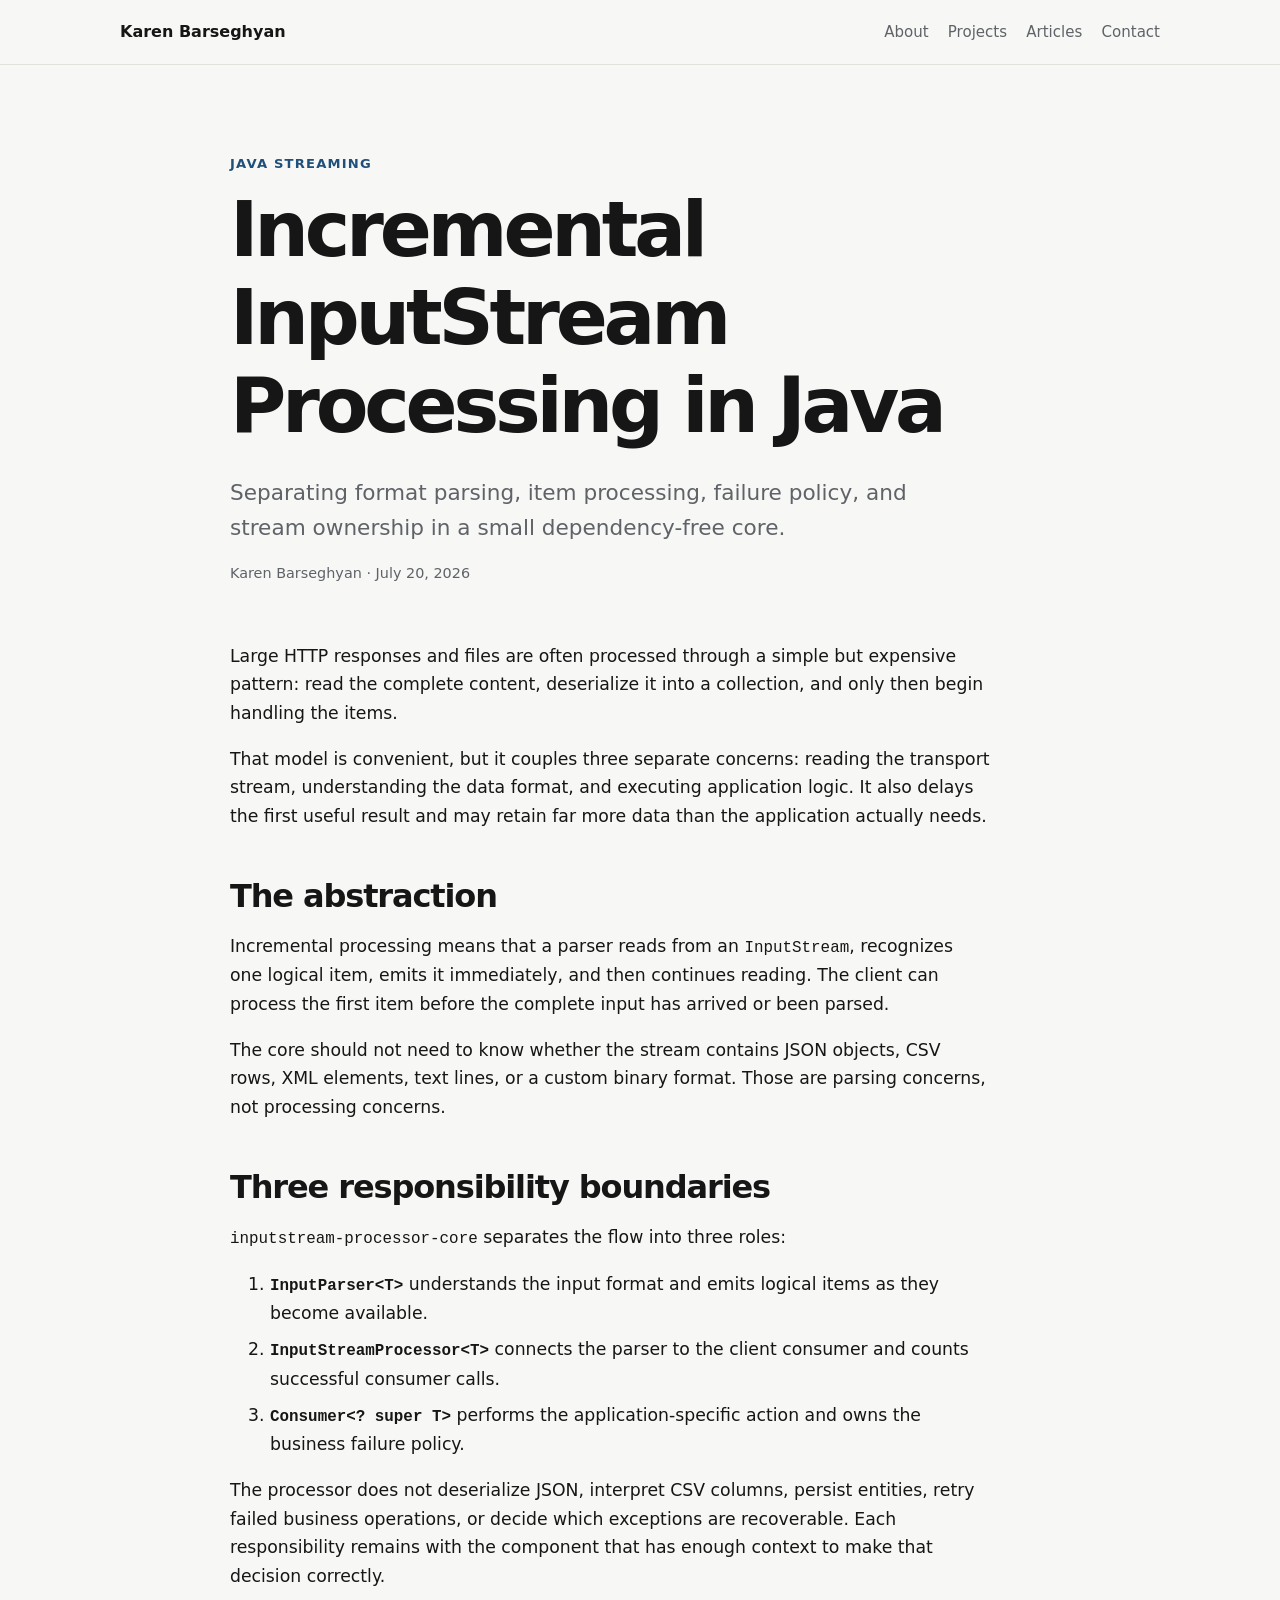
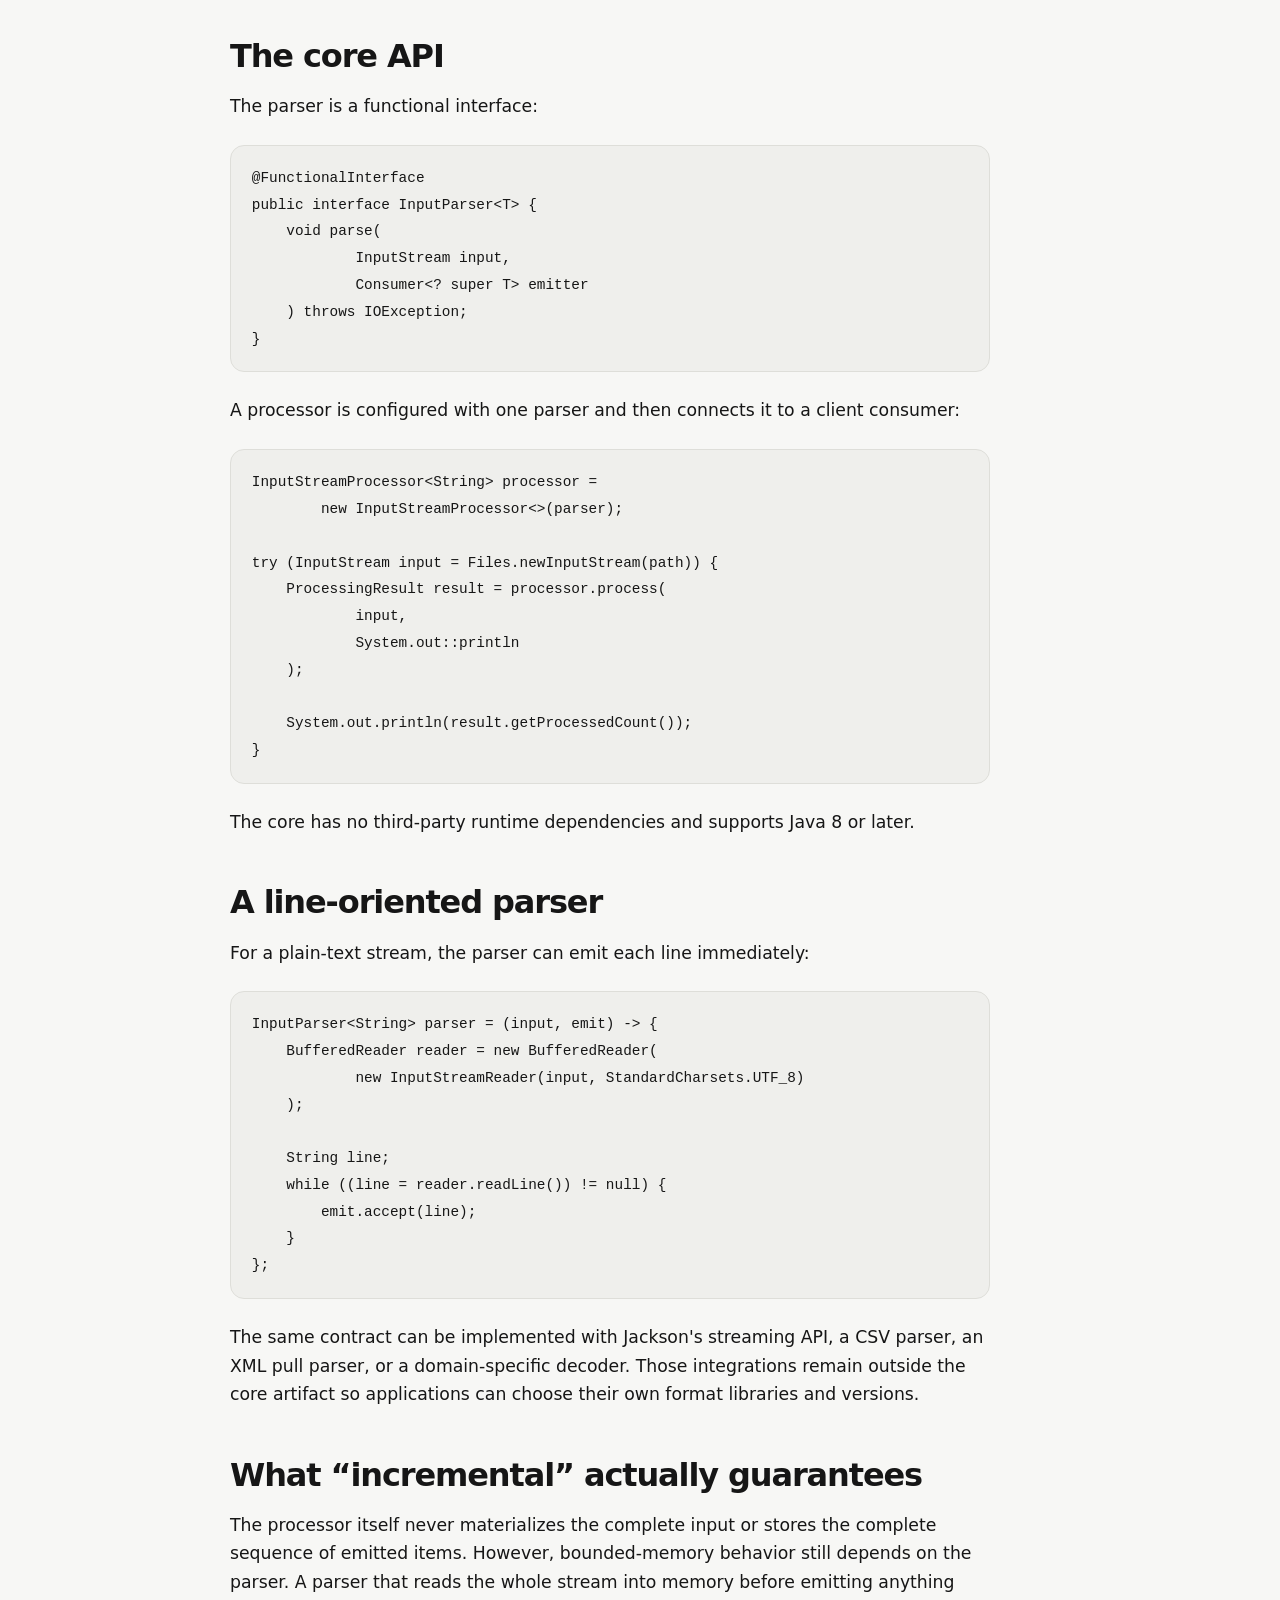
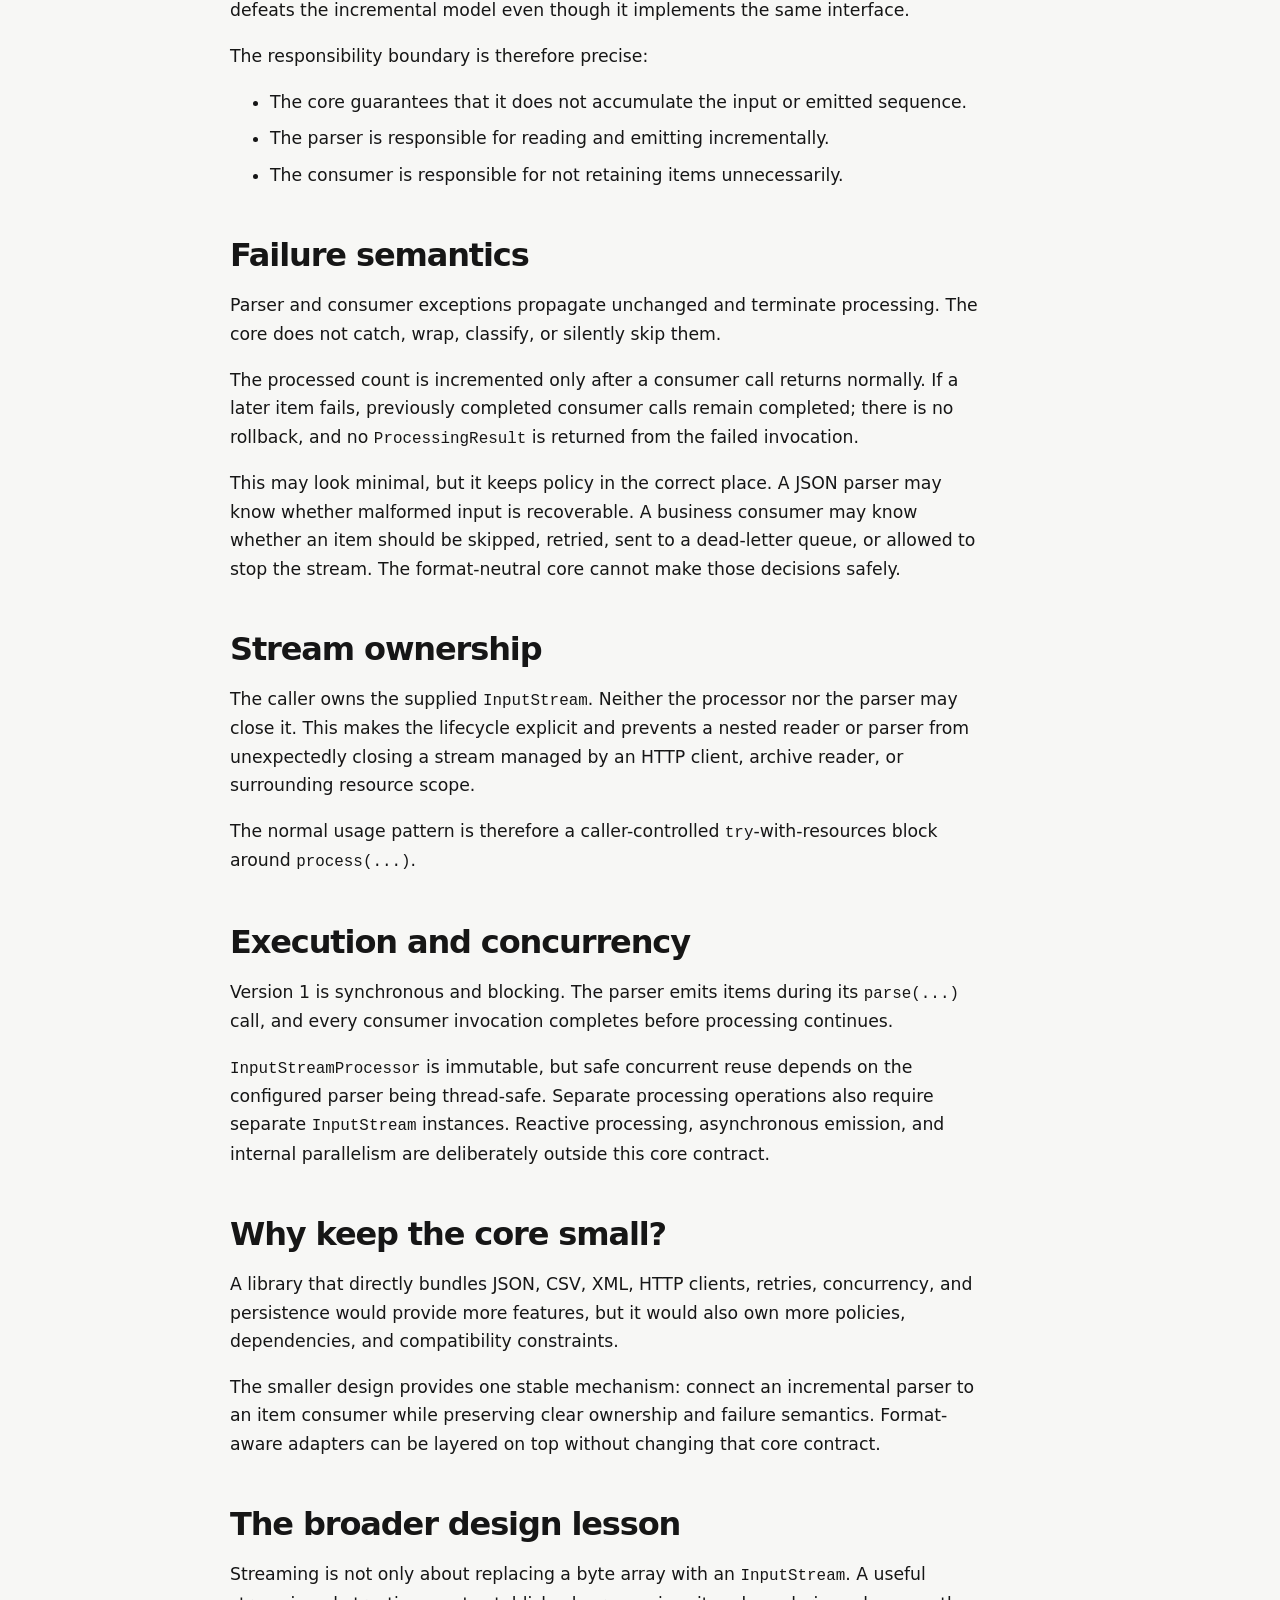
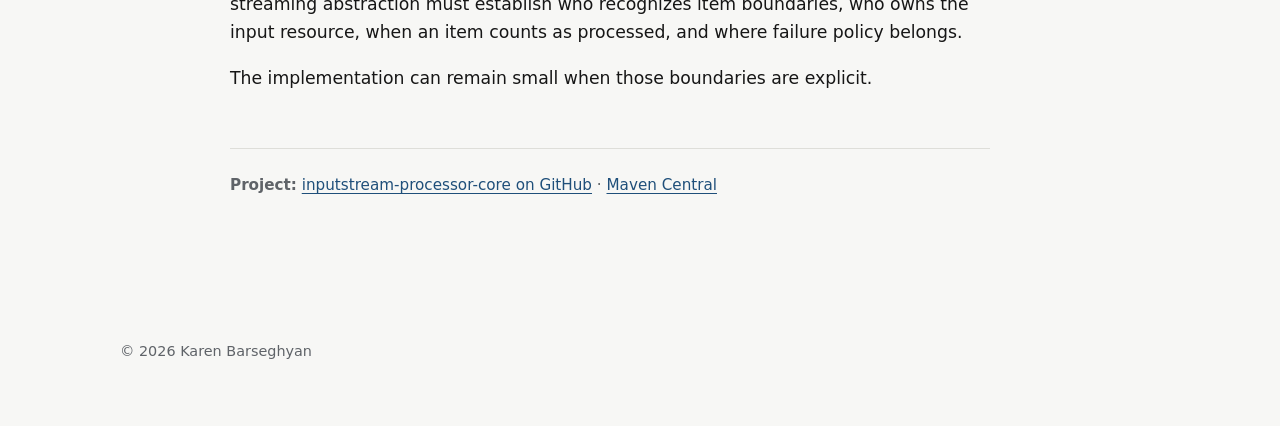
==== articles/incremental-inputstream-processing.html @ 2d25966d "Publish InputStream processing article" ====
<!doctype html>
<html lang="en">
<head>
  <meta charset="utf-8">
  <meta name="viewport" content="width=device-width, initial-scale=1">
  <title>Incremental InputStream Processing in Java — Karen Barseghyan</title>
  <meta name="description" content="How inputstream-processor-core separates format parsing, item consumption, failure policy, and stream ownership for incremental Java InputStream processing.">
  <meta name="author" content="Karen Barseghyan">
  <link rel="canonical" href="https://k-barseghyan.github.io/articles/incremental-inputstream-processing.html">
  <link rel="stylesheet" href="../styles.css">

  <meta property="og:type" content="article">
  <meta property="og:title" content="Incremental InputStream Processing in Java">
  <meta property="og:description" content="A small format-neutral Java core that separates parsing, consumption, failure policy, and stream ownership.">
  <meta property="og:url" content="https://k-barseghyan.github.io/articles/incremental-inputstream-processing.html">

  <script type="application/ld+json">
  {
    "@context": "https://schema.org",
    "@type": "TechArticle",
    "headline": "Incremental InputStream Processing in Java",
    "description": "How inputstream-processor-core separates format parsing, item consumption, failure policy, and stream ownership for incremental Java InputStream processing.",
    "datePublished": "2026-07-20",
    "dateModified": "2026-07-20",
    "author": {
      "@type": "Person",
      "name": "Karen Barseghyan",
      "url": "https://k-barseghyan.github.io/"
    },
    "mainEntityOfPage": "https://k-barseghyan.github.io/articles/incremental-inputstream-processing.html",
    "keywords": [
      "Java",
      "InputStream",
      "incremental processing",
      "streaming",
      "bounded memory",
      "parser design",
      "inputstream-processor-core"
    ]
  }
  </script>
</head>
<body>
  <header class="site-header">
    <nav class="container nav" aria-label="Primary navigation">
      <a class="brand" href="../index.html">Karen Barseghyan</a>
      <div class="nav-links">
        <a href="../index.html#about">About</a>
        <a href="../index.html#projects">Projects</a>
        <a href="../index.html#articles">Articles</a>
        <a href="../index.html#contact">Contact</a>
      </div>
    </nav>
  </header>

  <main>
    <article class="article-page container">
      <header class="article-header">
        <p class="eyebrow">Java streaming</p>
        <h1>Incremental InputStream Processing in Java</h1>
        <p class="article-subtitle">
          Separating format parsing, item processing, failure policy, and stream ownership in a small dependency-free core.
        </p>
        <p class="article-meta">Karen Barseghyan · July 20, 2026</p>
      </header>

      <div class="article-body">
        <p>
          Large HTTP responses and files are often processed through a simple but expensive pattern:
          read the complete content, deserialize it into a collection, and only then begin handling the items.
        </p>
        <p>
          That model is convenient, but it couples three separate concerns: reading the transport stream,
          understanding the data format, and executing application logic. It also delays the first useful result
          and may retain far more data than the application actually needs.
        </p>

        <h2>The abstraction</h2>
        <p>
          Incremental processing means that a parser reads from an <code>InputStream</code>, recognizes one logical item,
          emits it immediately, and then continues reading. The client can process the first item before the complete input
          has arrived or been parsed.
        </p>
        <p>
          The core should not need to know whether the stream contains JSON objects, CSV rows, XML elements, text lines,
          or a custom binary format. Those are parsing concerns, not processing concerns.
        </p>

        <h2>Three responsibility boundaries</h2>
        <p>
          <code>inputstream-processor-core</code> separates the flow into three roles:
        </p>
        <ol>
          <li>
            <strong><code>InputParser&lt;T&gt;</code></strong> understands the input format and emits logical items as they become available.
          </li>
          <li>
            <strong><code>InputStreamProcessor&lt;T&gt;</code></strong> connects the parser to the client consumer and counts successful consumer calls.
          </li>
          <li>
            <strong><code>Consumer&lt;? super T&gt;</code></strong> performs the application-specific action and owns the business failure policy.
          </li>
        </ol>
        <p>
          The processor does not deserialize JSON, interpret CSV columns, persist entities, retry failed business operations,
          or decide which exceptions are recoverable. Each responsibility remains with the component that has enough context
          to make that decision correctly.
        </p>

        <h2>The core API</h2>
        <p>
          The parser is a functional interface:
        </p>

        <pre><code>@FunctionalInterface
public interface InputParser&lt;T&gt; {
    void parse(
            InputStream input,
            Consumer&lt;? super T&gt; emitter
    ) throws IOException;
}</code></pre>

        <p>
          A processor is configured with one parser and then connects it to a client consumer:
        </p>

        <pre><code>InputStreamProcessor&lt;String&gt; processor =
        new InputStreamProcessor&lt;&gt;(parser);

try (InputStream input = Files.newInputStream(path)) {
    ProcessingResult result = processor.process(
            input,
            System.out::println
    );

    System.out.println(result.getProcessedCount());
}</code></pre>

        <p>
          The core has no third-party runtime dependencies and supports Java 8 or later.
        </p>

        <h2>A line-oriented parser</h2>
        <p>
          For a plain-text stream, the parser can emit each line immediately:
        </p>

        <pre><code>InputParser&lt;String&gt; parser = (input, emit) -&gt; {
    BufferedReader reader = new BufferedReader(
            new InputStreamReader(input, StandardCharsets.UTF_8)
    );

    String line;
    while ((line = reader.readLine()) != null) {
        emit.accept(line);
    }
};</code></pre>

        <p>
          The same contract can be implemented with Jackson's streaming API, a CSV parser, an XML pull parser,
          or a domain-specific decoder. Those integrations remain outside the core artifact so applications can
          choose their own format libraries and versions.
        </p>

        <h2>What “incremental” actually guarantees</h2>
        <p>
          The processor itself never materializes the complete input or stores the complete sequence of emitted items.
          However, bounded-memory behavior still depends on the parser. A parser that reads the whole stream into memory
          before emitting anything defeats the incremental model even though it implements the same interface.
        </p>
        <p>
          The responsibility boundary is therefore precise:
        </p>
        <ul>
          <li>The core guarantees that it does not accumulate the input or emitted sequence.</li>
          <li>The parser is responsible for reading and emitting incrementally.</li>
          <li>The consumer is responsible for not retaining items unnecessarily.</li>
        </ul>

        <h2>Failure semantics</h2>
        <p>
          Parser and consumer exceptions propagate unchanged and terminate processing. The core does not catch, wrap,
          classify, or silently skip them.
        </p>
        <p>
          The processed count is incremented only after a consumer call returns normally. If a later item fails,
          previously completed consumer calls remain completed; there is no rollback, and no <code>ProcessingResult</code>
          is returned from the failed invocation.
        </p>
        <p>
          This may look minimal, but it keeps policy in the correct place. A JSON parser may know whether malformed input
          is recoverable. A business consumer may know whether an item should be skipped, retried, sent to a dead-letter queue,
          or allowed to stop the stream. The format-neutral core cannot make those decisions safely.
        </p>

        <h2>Stream ownership</h2>
        <p>
          The caller owns the supplied <code>InputStream</code>. Neither the processor nor the parser may close it.
          This makes the lifecycle explicit and prevents a nested reader or parser from unexpectedly closing a stream
          managed by an HTTP client, archive reader, or surrounding resource scope.
        </p>
        <p>
          The normal usage pattern is therefore a caller-controlled <code>try</code>-with-resources block around
          <code>process(...)</code>.
        </p>

        <h2>Execution and concurrency</h2>
        <p>
          Version 1 is synchronous and blocking. The parser emits items during its <code>parse(...)</code> call,
          and every consumer invocation completes before processing continues.
        </p>
        <p>
          <code>InputStreamProcessor</code> is immutable, but safe concurrent reuse depends on the configured parser
          being thread-safe. Separate processing operations also require separate <code>InputStream</code> instances.
          Reactive processing, asynchronous emission, and internal parallelism are deliberately outside this core contract.
        </p>

        <h2>Why keep the core small?</h2>
        <p>
          A library that directly bundles JSON, CSV, XML, HTTP clients, retries, concurrency, and persistence would provide
          more features, but it would also own more policies, dependencies, and compatibility constraints.
        </p>
        <p>
          The smaller design provides one stable mechanism: connect an incremental parser to an item consumer while preserving
          clear ownership and failure semantics. Format-aware adapters can be layered on top without changing that core contract.
        </p>

        <h2>The broader design lesson</h2>
        <p>
          Streaming is not only about replacing a byte array with an <code>InputStream</code>. A useful streaming abstraction
          must establish who recognizes item boundaries, who owns the input resource, when an item counts as processed,
          and where failure policy belongs.
        </p>
        <p>
          The implementation can remain small when those boundaries are explicit.
        </p>

        <p class="article-reference">
          <strong>Project:</strong>
          <a href="https://github.com/j-util/inputstream-processor-core">inputstream-processor-core on GitHub</a> ·
          <a href="https://central.sonatype.com/artifact/io.github.j-util/inputstream-processor-core">Maven Central</a>
        </p>
      </div>
    </article>
  </main>

  <footer class="container footer">
    <p>© <span id="year"></span> Karen Barseghyan</p>
  </footer>

  <script>
    document.getElementById("year").textContent = new Date().getFullYear();
  </script>
</body>
</html>
---- styles.css ----
:root {
  --background: #f7f7f5;
  --surface: #ffffff;
  --text: #161616;
  --muted: #5f6368;
  --border: #deded9;
  --accent: #1f4f7a;
  --max-width: 1040px;
}

* {
  box-sizing: border-box;
}

html {
  scroll-behavior: smooth;
}

body {
  margin: 0;
  background: var(--background);
  color: var(--text);
  font-family: Inter, ui-sans-serif, system-ui, -apple-system, BlinkMacSystemFont,
    "Segoe UI", sans-serif;
  line-height: 1.65;
}

a {
  color: var(--accent);
  text-decoration-thickness: 1px;
  text-underline-offset: 3px;
}

.container {
  width: min(calc(100% - 2rem), var(--max-width));
  margin-inline: auto;
}

.site-header {
  position: sticky;
  top: 0;
  z-index: 10;
  border-bottom: 1px solid rgba(222, 222, 217, 0.85);
  background: rgba(247, 247, 245, 0.92);
  backdrop-filter: blur(12px);
}

.nav {
  display: flex;
  min-height: 64px;
  align-items: center;
  justify-content: space-between;
  gap: 1rem;
}

.brand {
  color: var(--text);
  font-weight: 700;
  text-decoration: none;
}

.nav-links {
  display: flex;
  flex-wrap: wrap;
  gap: 1.2rem;
}

.nav-links a {
  color: var(--muted);
  font-size: 0.94rem;
  text-decoration: none;
}

.hero {
  padding-block: 7rem 5rem;
}

.eyebrow {
  margin: 0 0 0.7rem;
  color: var(--accent);
  font-size: 0.82rem;
  font-weight: 750;
  letter-spacing: 0.09em;
  text-transform: uppercase;
}

h1,
h2,
h3 {
  line-height: 1.15;
}

h1 {
  max-width: 900px;
  margin: 0;
  font-size: clamp(2.5rem, 7vw, 5.6rem);
  letter-spacing: -0.055em;
}

h2 {
  margin: 0 0 1.4rem;
  font-size: clamp(1.8rem, 4vw, 2.7rem);
  letter-spacing: -0.035em;
}

h3 {
  margin: 0 0 0.8rem;
  font-size: 1.25rem;
}

.lead {
  max-width: 760px;
  margin: 2rem 0 0;
  color: var(--muted);
  font-size: clamp(1.08rem, 2vw, 1.3rem);
}

.actions {
  display: flex;
  flex-wrap: wrap;
  gap: 0.75rem;
  margin-top: 2.25rem;
}

.button {
  display: inline-block;
  border: 1px solid var(--border);
  border-radius: 999px;
  padding: 0.67rem 1rem;
  background: var(--surface);
  color: var(--text);
  font-weight: 650;
  text-decoration: none;
}

.button.primary {
  border-color: var(--accent);
  background: var(--accent);
  color: white;
}

.section {
  padding-block: 4.5rem;
  border-top: 1px solid var(--border);
}

.section > p {
  max-width: 780px;
  color: var(--muted);
  font-size: 1.05rem;
}

.grid {
  display: grid;
  grid-template-columns: repeat(2, minmax(0, 1fr));
  gap: 1rem;
}

.card {
  min-height: 230px;
  padding: 1.5rem;
  border: 1px solid var(--border);
  border-radius: 18px;
  background: var(--surface);
}

.card p {
  color: var(--muted);
}

.card-links {
  display: flex;
  gap: 1rem;
  margin-top: 1.2rem;
  font-weight: 650;
}

.article-list {
  max-width: 780px;
  padding-left: 1.25rem;
}

.article-list li {
  margin-bottom: 0.65rem;
}

.writing-card {
  max-width: 780px;
  margin-top: 2rem;
  padding: 1.6rem;
  border: 1px solid var(--border);
  border-radius: 18px;
  background: var(--surface);
}

.writing-card h3 a {
  color: var(--text);
  text-decoration: none;
}

.writing-card p:not(.article-meta) {
  color: var(--muted);
}

.article-meta {
  margin: 0 0 0.65rem;
  color: var(--muted);
  font-size: 0.9rem;
}

.read-more {
  font-weight: 700;
}

.article-page {
  width: min(calc(100% - 2rem), 820px);
  padding-block: 5.5rem;
}

.article-header {
  margin-bottom: 3.5rem;
}

.article-header h1 {
  max-width: 780px;
  font-size: clamp(2.6rem, 7vw, 4.8rem);
}

.article-subtitle {
  max-width: 720px;
  margin: 1.5rem 0 1rem;
  color: var(--muted);
  font-size: clamp(1.1rem, 2.5vw, 1.35rem);
}

.article-body {
  font-size: 1.08rem;
}

.article-body h2 {
  margin-top: 3rem;
  margin-bottom: 1rem;
  font-size: clamp(1.55rem, 3vw, 2rem);
}

.article-body p,
.article-body ul,
.article-body ol {
  max-width: 760px;
}

.article-body li {
  margin-bottom: 0.5rem;
}

.article-reference {
  margin-top: 3.5rem;
  padding-top: 1.5rem;
  border-top: 1px solid var(--border);
  color: var(--muted);
  font-size: 0.95rem;
}

.article-origin {
  margin-top: 2rem;
  font-weight: 700;
}

.contact {
  padding-bottom: 5rem;
}

.footer {
  padding-block: 1.5rem 3rem;
  color: var(--muted);
  font-size: 0.9rem;
}

code {
  font-family: "SFMono-Regular", Consolas, "Liberation Mono", monospace;
  font-size: 0.92em;
}

pre {
  max-width: 760px;
  overflow-x: auto;
  margin: 1.5rem 0;
  padding: 1.2rem 1.3rem;
  border: 1px solid var(--border);
  border-radius: 14px;
  background: #efefec;
  line-height: 1.55;
}

pre code {
  font-size: 0.9rem;
}

@media (max-width: 720px) {
  .nav {
    align-items: flex-start;
    flex-direction: column;
    padding-block: 0.8rem;
  }

  .nav-links {
    gap: 0.85rem;
  }

  .hero {
    padding-block: 4.5rem 3.5rem;
  }

  .grid {
    grid-template-columns: 1fr;
  }

  .article-page {
    padding-block: 3.5rem;
  }
}
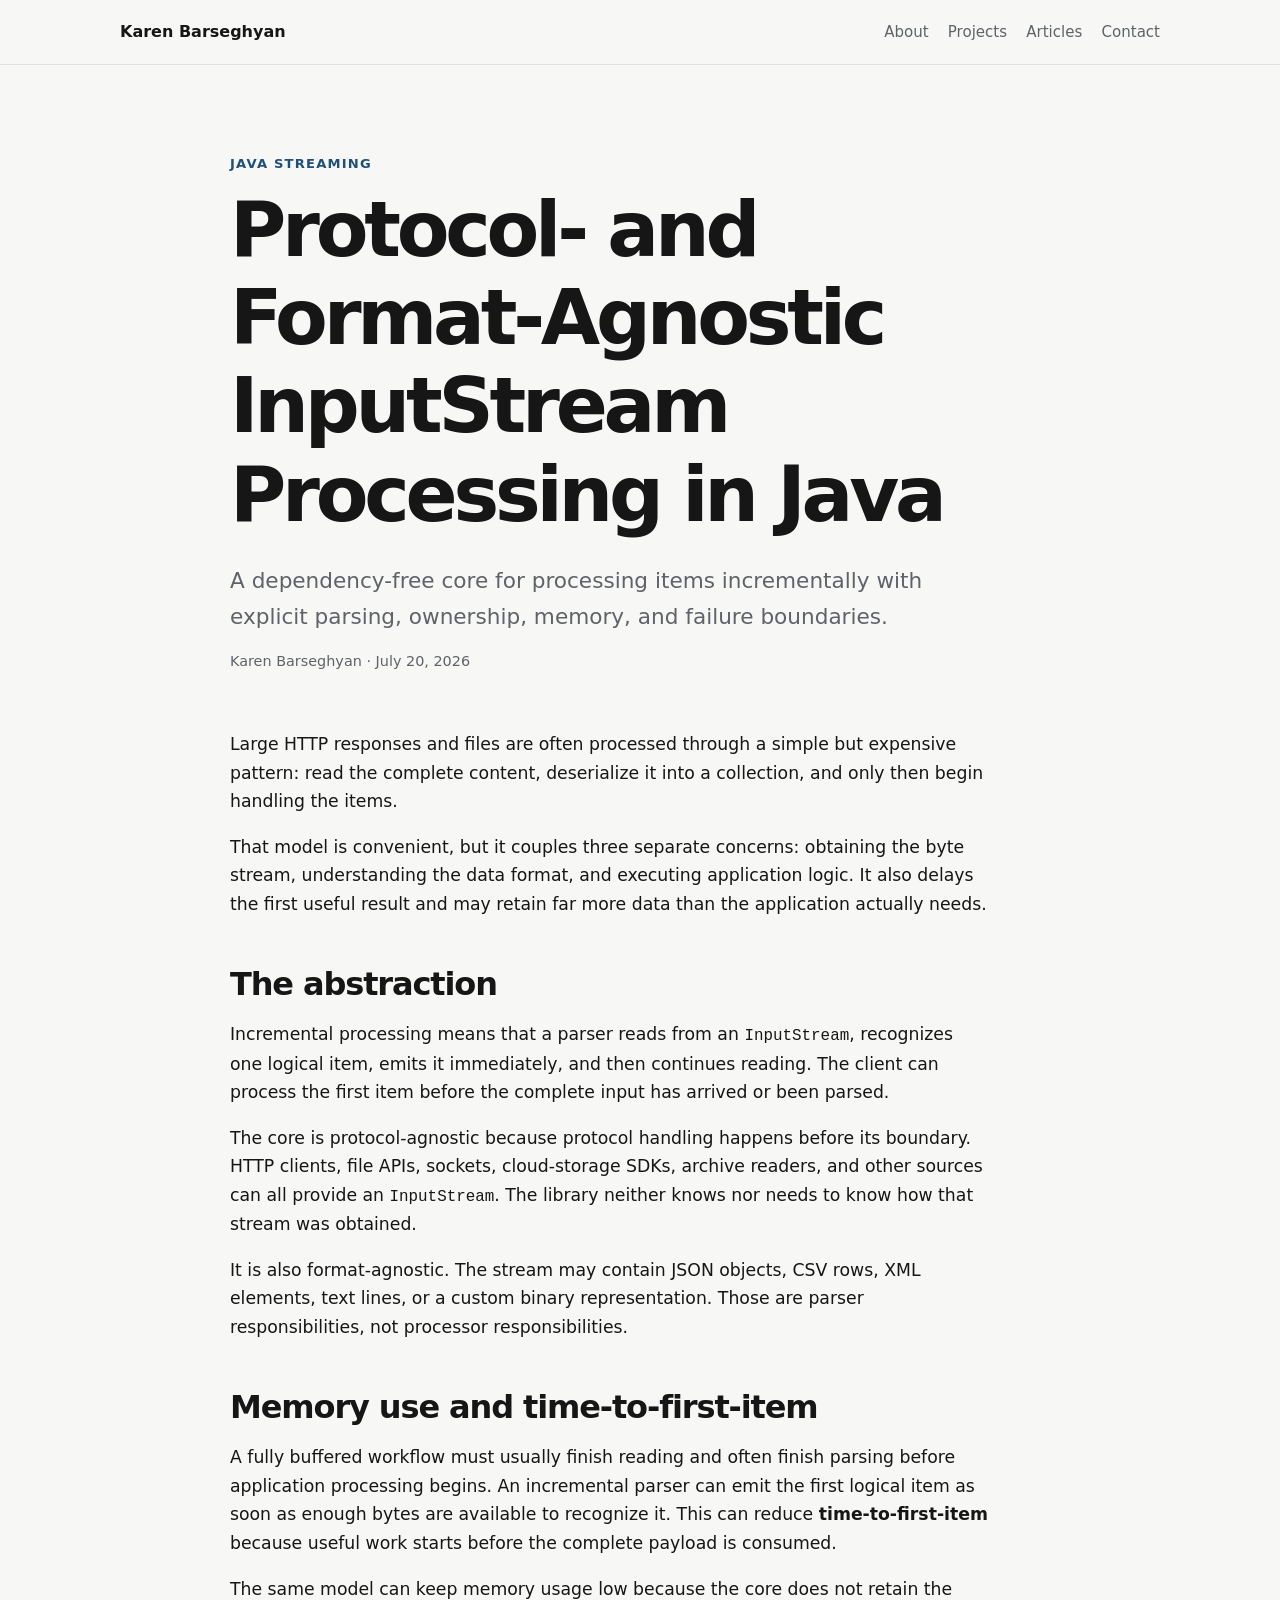
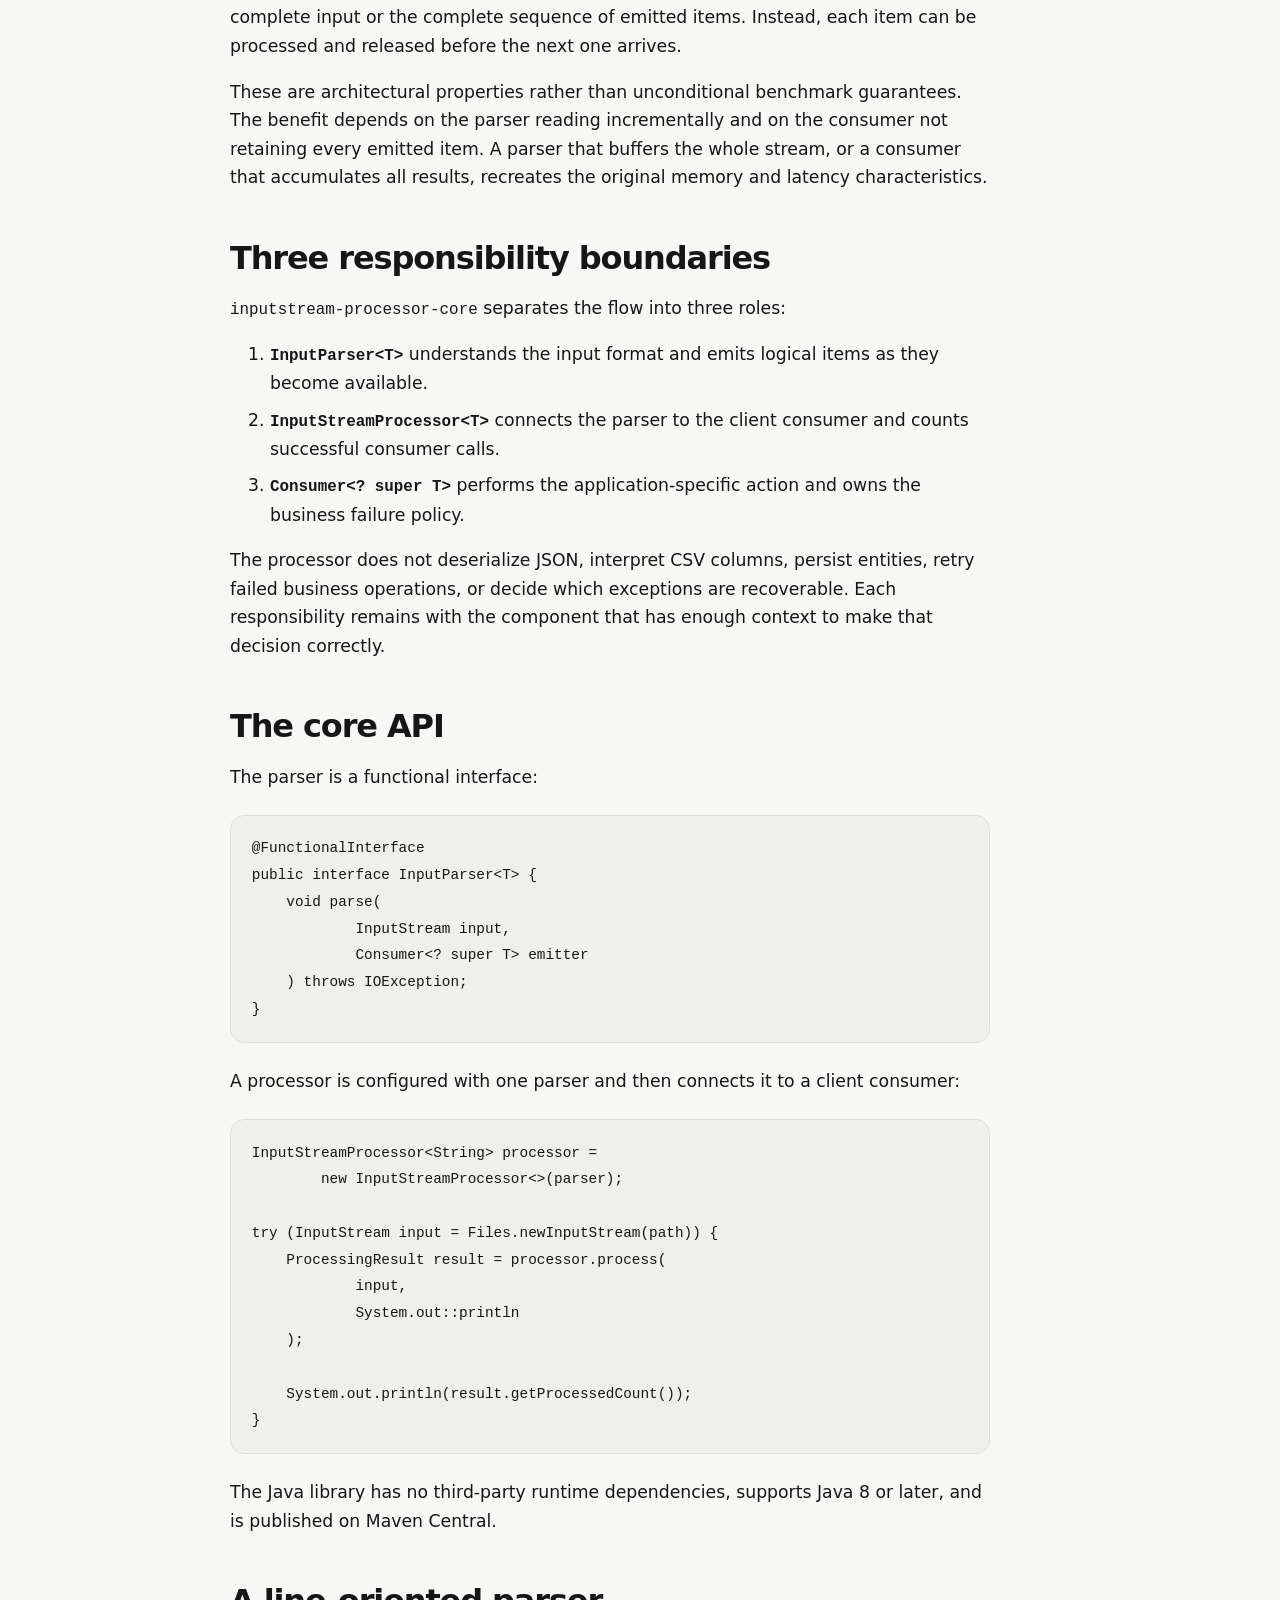
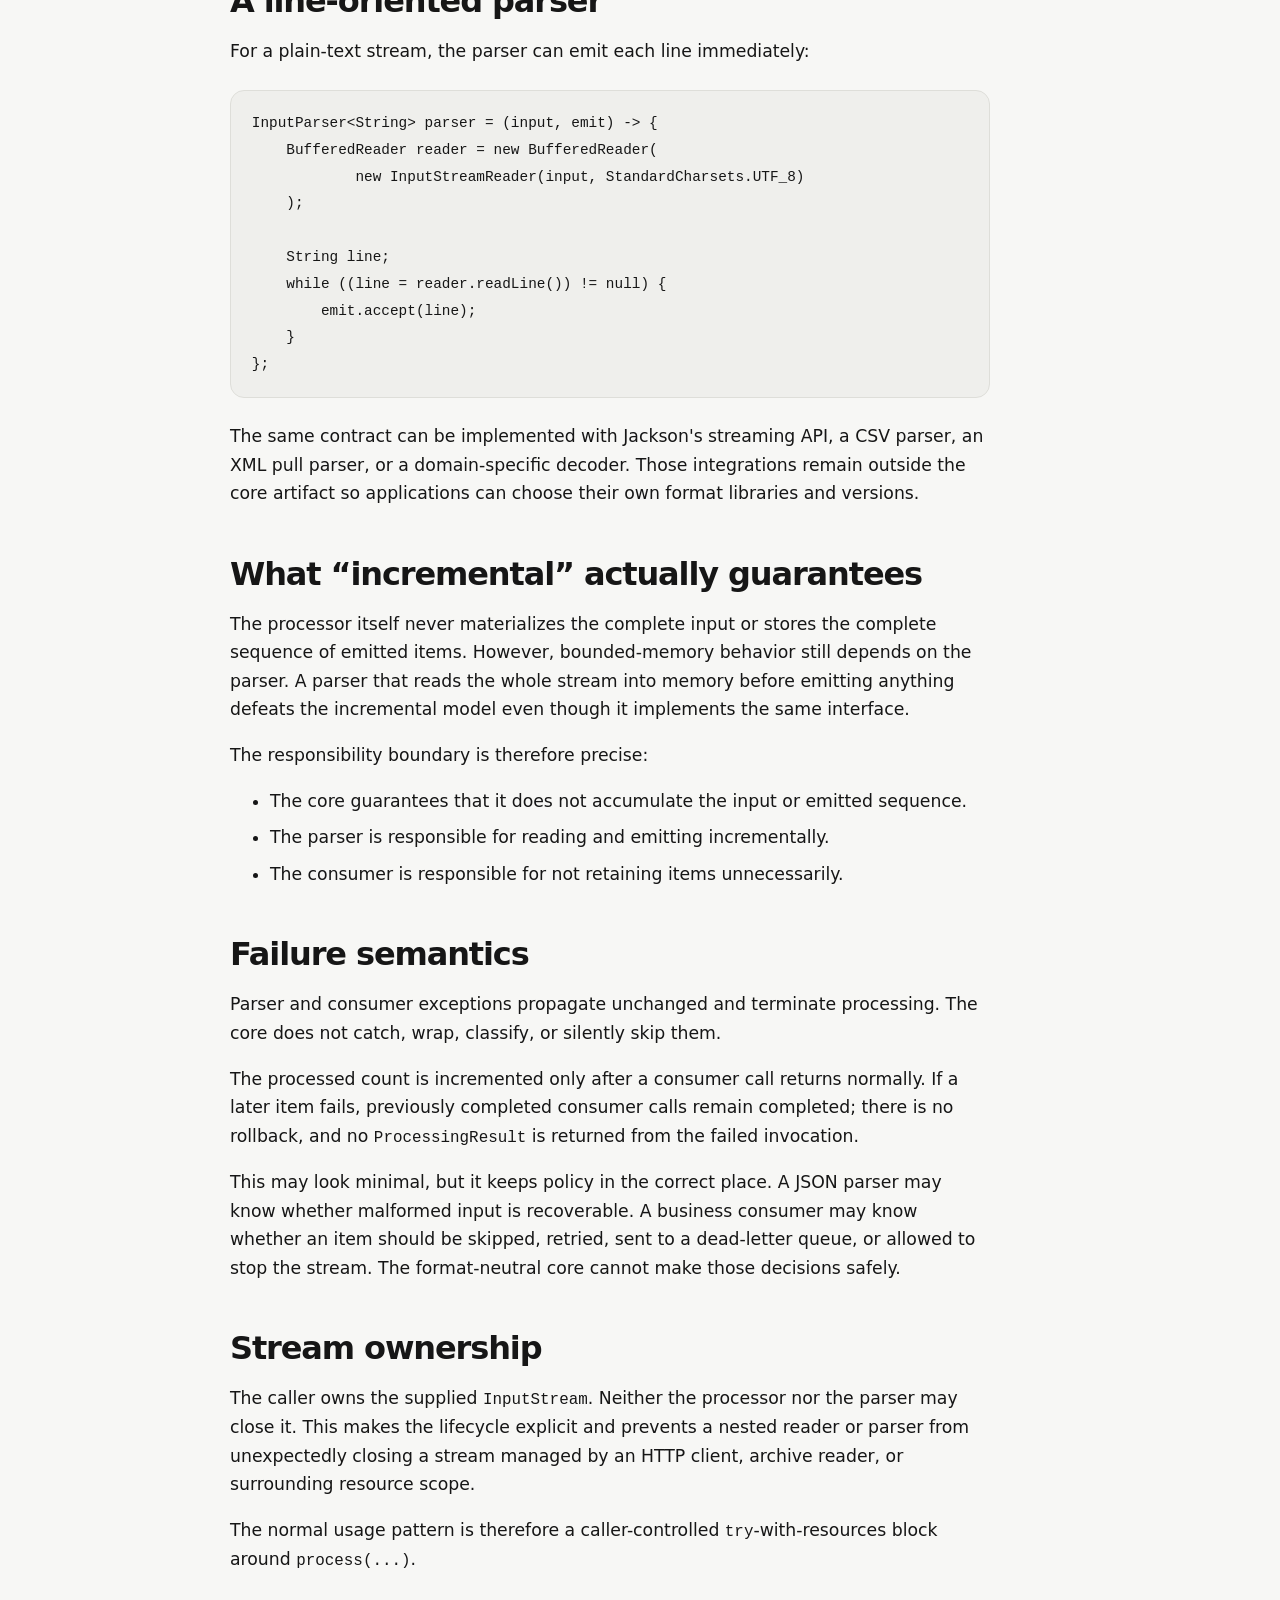
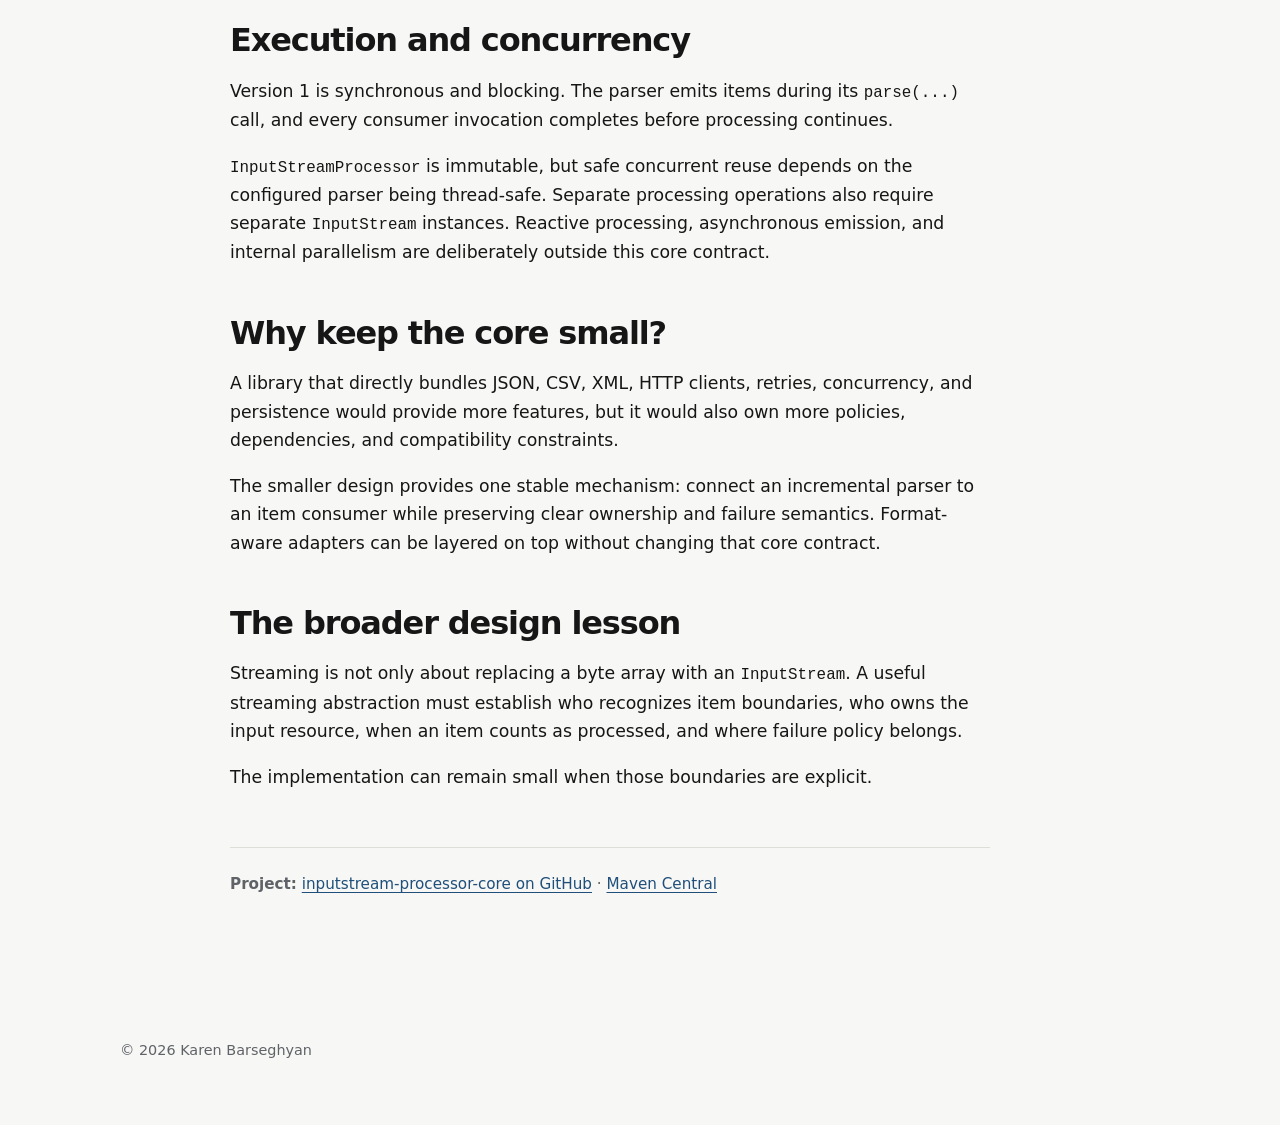
==== commit df6eee7e: "Clarify protocol neutrality and streaming benefits" ====
--- a/articles/incremental-inputstream-processing.html
+++ b/articles/incremental-inputstream-processing.html
@@ -3,23 +3,23 @@
 <head>
   <meta charset="utf-8">
   <meta name="viewport" content="width=device-width, initial-scale=1">
-  <title>Incremental InputStream Processing in Java — Karen Barseghyan</title>
-  <meta name="description" content="How inputstream-processor-core separates format parsing, item consumption, failure policy, and stream ownership for incremental Java InputStream processing.">
+  <title>Protocol- and Format-Agnostic InputStream Processing in Java — Karen Barseghyan</title>
+  <meta name="description" content="How inputstream-processor-core enables protocol- and format-agnostic incremental Java InputStream processing with bounded-memory potential and lower time-to-first-item.">
   <meta name="author" content="Karen Barseghyan">
   <link rel="canonical" href="https://k-barseghyan.github.io/articles/incremental-inputstream-processing.html">
   <link rel="stylesheet" href="../styles.css">
 
   <meta property="og:type" content="article">
-  <meta property="og:title" content="Incremental InputStream Processing in Java">
-  <meta property="og:description" content="A small format-neutral Java core that separates parsing, consumption, failure policy, and stream ownership.">
+  <meta property="og:title" content="Protocol- and Format-Agnostic InputStream Processing in Java">
+  <meta property="og:description" content="A dependency-free Java core for incremental processing with explicit parsing, ownership, memory, and failure boundaries.">
   <meta property="og:url" content="https://k-barseghyan.github.io/articles/incremental-inputstream-processing.html">
 
   <script type="application/ld+json">
   {
     "@context": "https://schema.org",
     "@type": "TechArticle",
-    "headline": "Incremental InputStream Processing in Java",
-    "description": "How inputstream-processor-core separates format parsing, item consumption, failure policy, and stream ownership for incremental Java InputStream processing.",
+    "headline": "Protocol- and Format-Agnostic InputStream Processing in Java",
+    "description": "How inputstream-processor-core enables protocol- and format-agnostic incremental Java InputStream processing with bounded-memory potential and lower time-to-first-item.",
     "datePublished": "2026-07-20",
     "dateModified": "2026-07-20",
     "author": {
@@ -30,11 +30,16 @@
     "mainEntityOfPage": "https://k-barseghyan.github.io/articles/incremental-inputstream-processing.html",
     "keywords": [
       "Java",
+      "Java library",
       "InputStream",
       "incremental processing",
-      "streaming",
+      "streaming processing",
+      "protocol agnostic",
+      "format agnostic",
       "bounded memory",
-      "parser design",
+      "memory efficient",
+      "time to first item",
+      "Maven Central",
       "inputstream-processor-core"
     ]
   }
@@ -57,9 +62,9 @@
     <article class="article-page container">
       <header class="article-header">
         <p class="eyebrow">Java streaming</p>
-        <h1>Incremental InputStream Processing in Java</h1>
+        <h1>Protocol- and Format-Agnostic InputStream Processing in Java</h1>
         <p class="article-subtitle">
-          Separating format parsing, item processing, failure policy, and stream ownership in a small dependency-free core.
+          A dependency-free core for processing items incrementally with explicit parsing, ownership, memory, and failure boundaries.
         </p>
         <p class="article-meta">Karen Barseghyan · July 20, 2026</p>
       </header>
@@ -70,7 +75,7 @@
           read the complete content, deserialize it into a collection, and only then begin handling the items.
         </p>
         <p>
-          That model is convenient, but it couples three separate concerns: reading the transport stream,
+          That model is convenient, but it couples three separate concerns: obtaining the byte stream,
           understanding the data format, and executing application logic. It also delays the first useful result
           and may retain far more data than the application actually needs.
         </p>
@@ -82,8 +87,29 @@
           has arrived or been parsed.
         </p>
         <p>
-          The core should not need to know whether the stream contains JSON objects, CSV rows, XML elements, text lines,
-          or a custom binary format. Those are parsing concerns, not processing concerns.
+          The core is protocol-agnostic because protocol handling happens before its boundary. HTTP clients, file APIs,
+          sockets, cloud-storage SDKs, archive readers, and other sources can all provide an <code>InputStream</code>.
+          The library neither knows nor needs to know how that stream was obtained.
+        </p>
+        <p>
+          It is also format-agnostic. The stream may contain JSON objects, CSV rows, XML elements, text lines,
+          or a custom binary representation. Those are parser responsibilities, not processor responsibilities.
+        </p>
+
+        <h2>Memory use and time-to-first-item</h2>
+        <p>
+          A fully buffered workflow must usually finish reading and often finish parsing before application processing begins.
+          An incremental parser can emit the first logical item as soon as enough bytes are available to recognize it.
+          This can reduce <strong>time-to-first-item</strong> because useful work starts before the complete payload is consumed.
+        </p>
+        <p>
+          The same model can keep memory usage low because the core does not retain the complete input or the complete sequence
+          of emitted items. Instead, each item can be processed and released before the next one arrives.
+        </p>
+        <p>
+          These are architectural properties rather than unconditional benchmark guarantees. The benefit depends on the parser
+          reading incrementally and on the consumer not retaining every emitted item. A parser that buffers the whole stream,
+          or a consumer that accumulates all results, recreates the original memory and latency characteristics.
         </p>
 
         <h2>Three responsibility boundaries</h2>
@@ -137,7 +163,8 @@
 }</code></pre>
 
         <p>
-          The core has no third-party runtime dependencies and supports Java 8 or later.
+          The Java library has no third-party runtime dependencies, supports Java 8 or later,
+          and is published on Maven Central.
         </p>
 
         <h2>A line-oriented parser</h2>
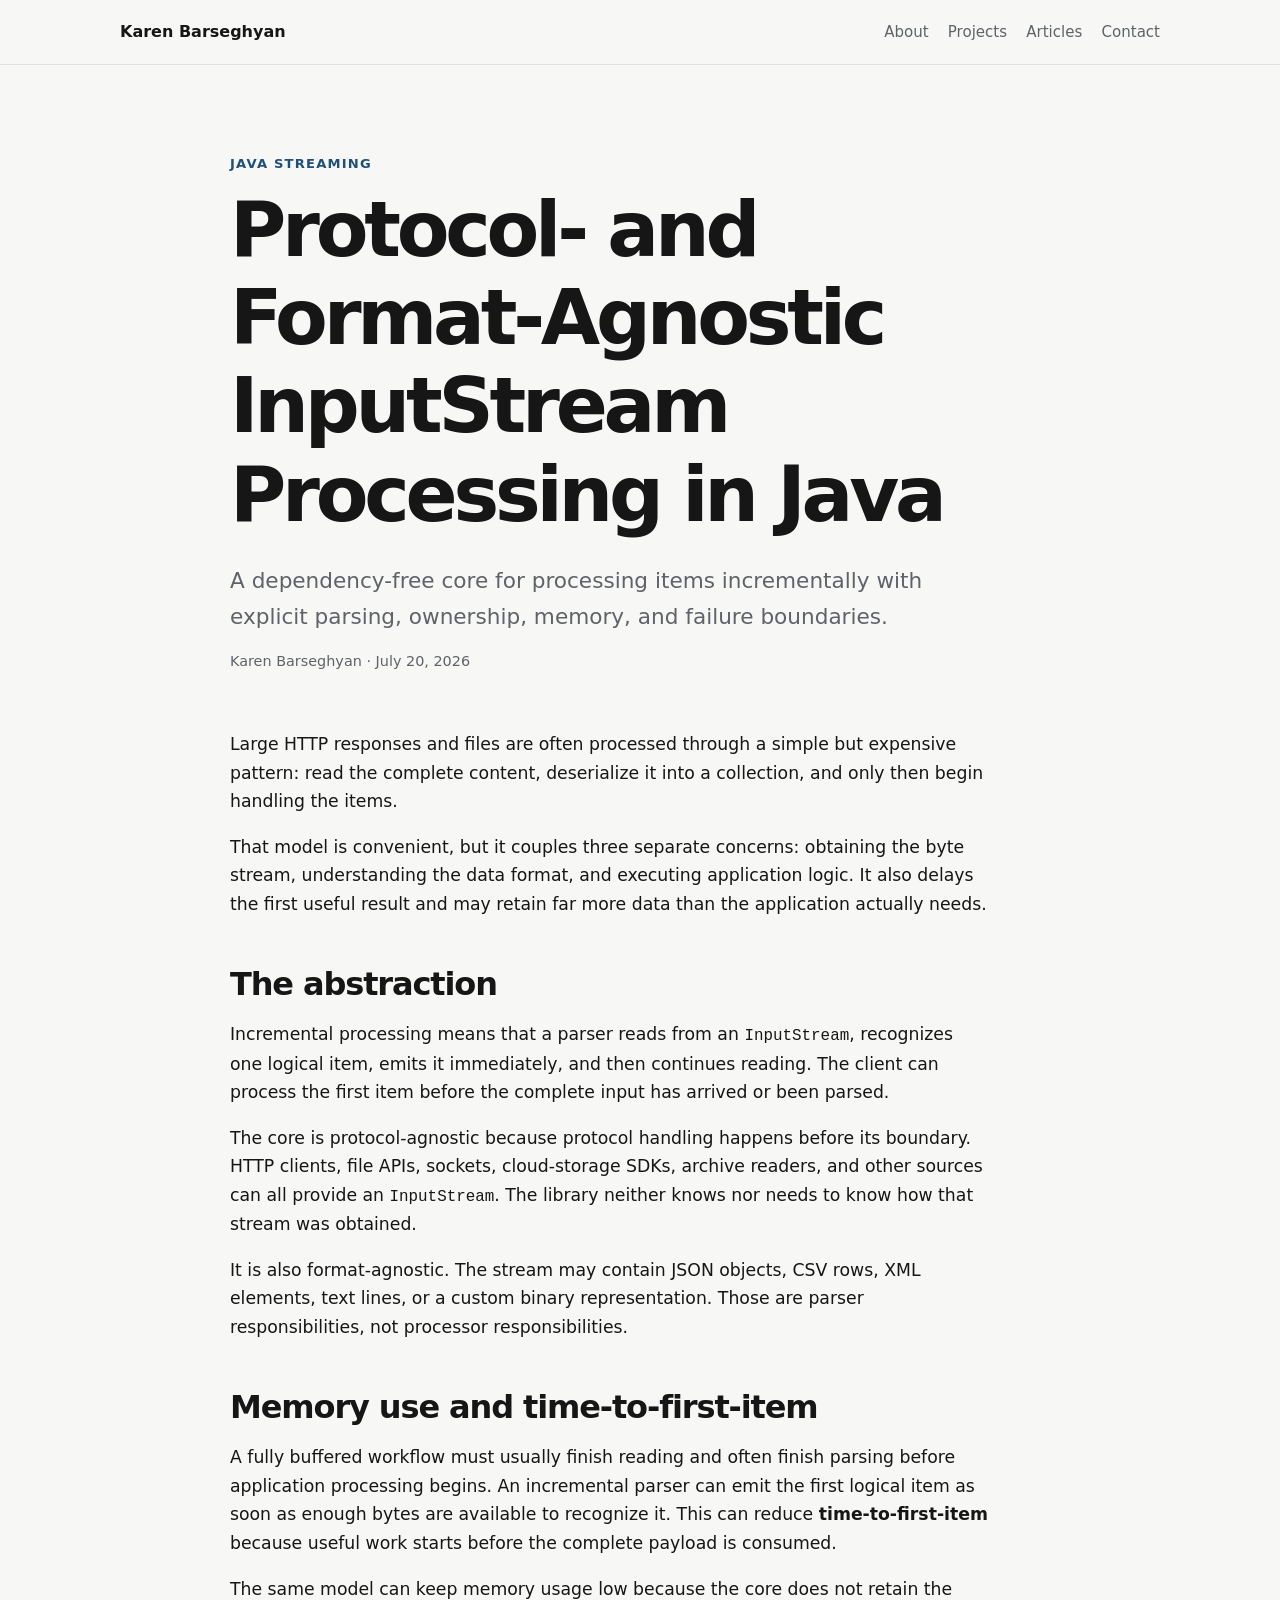
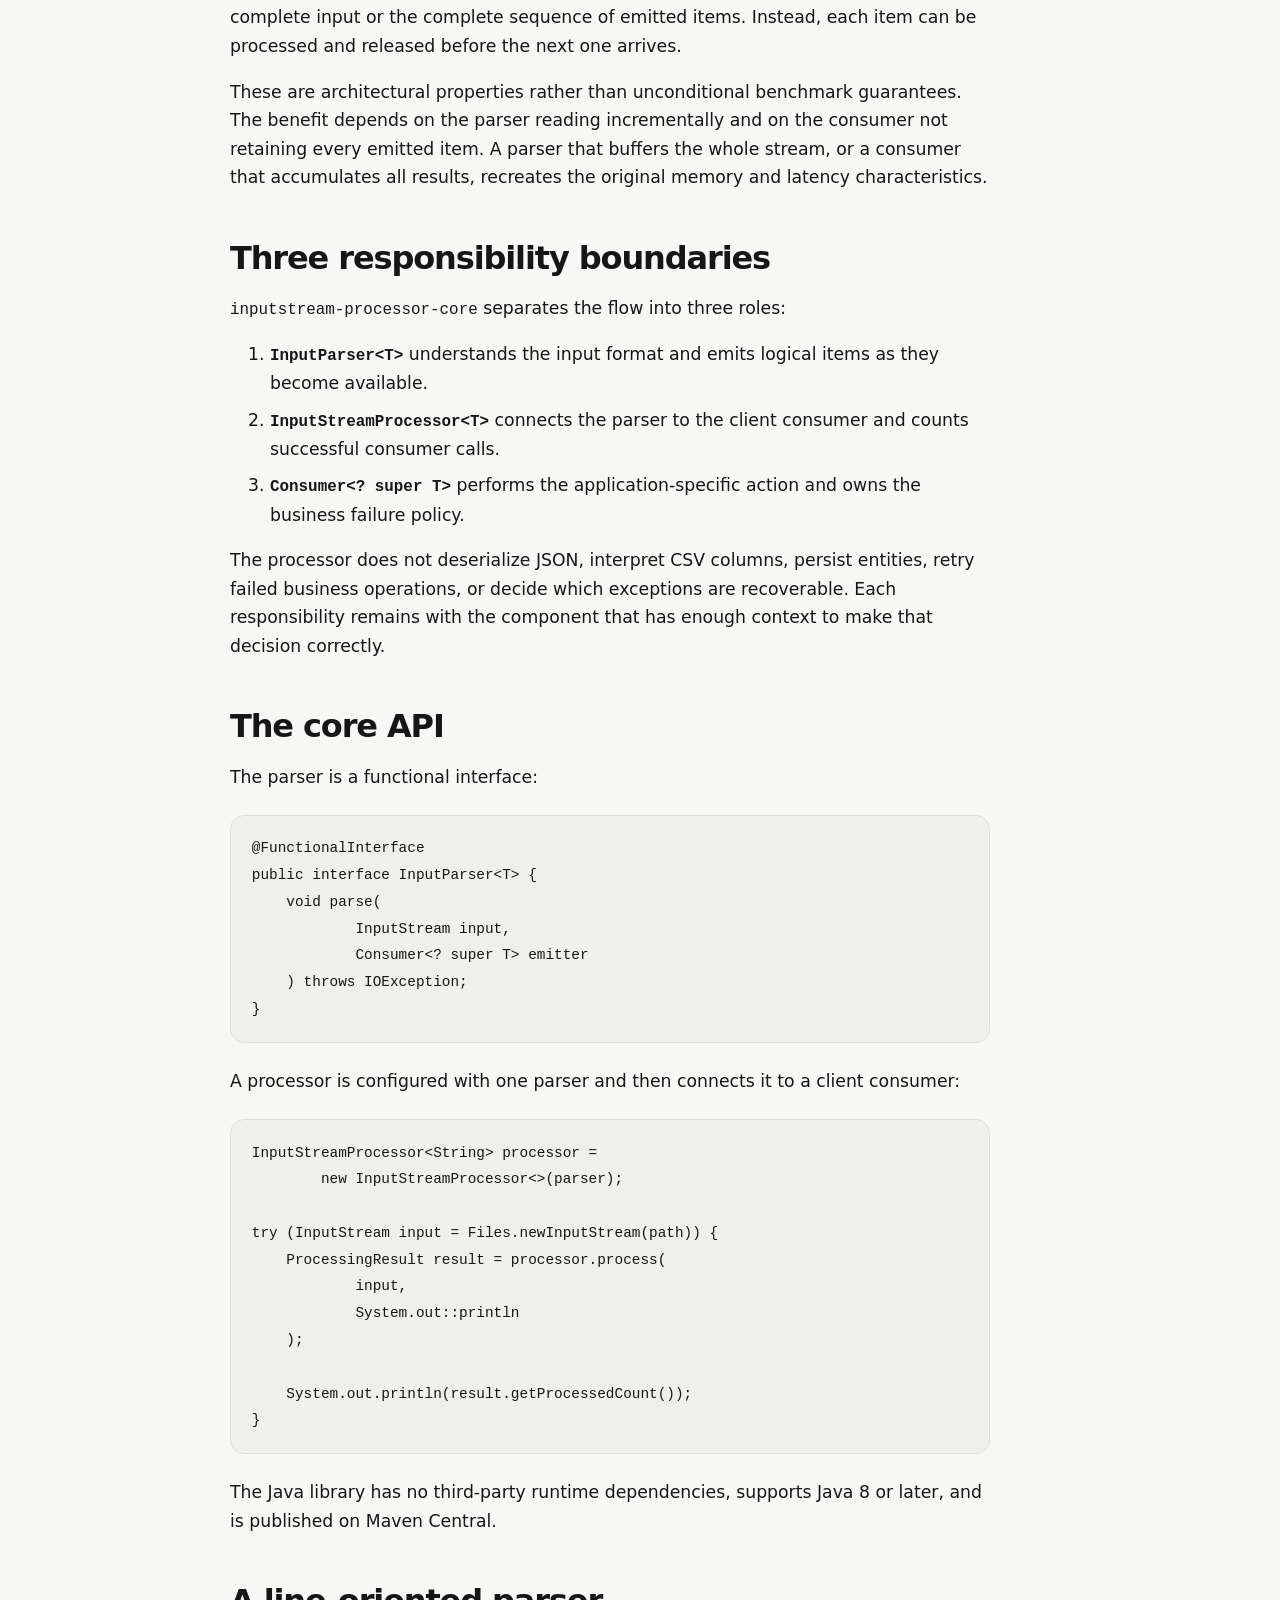
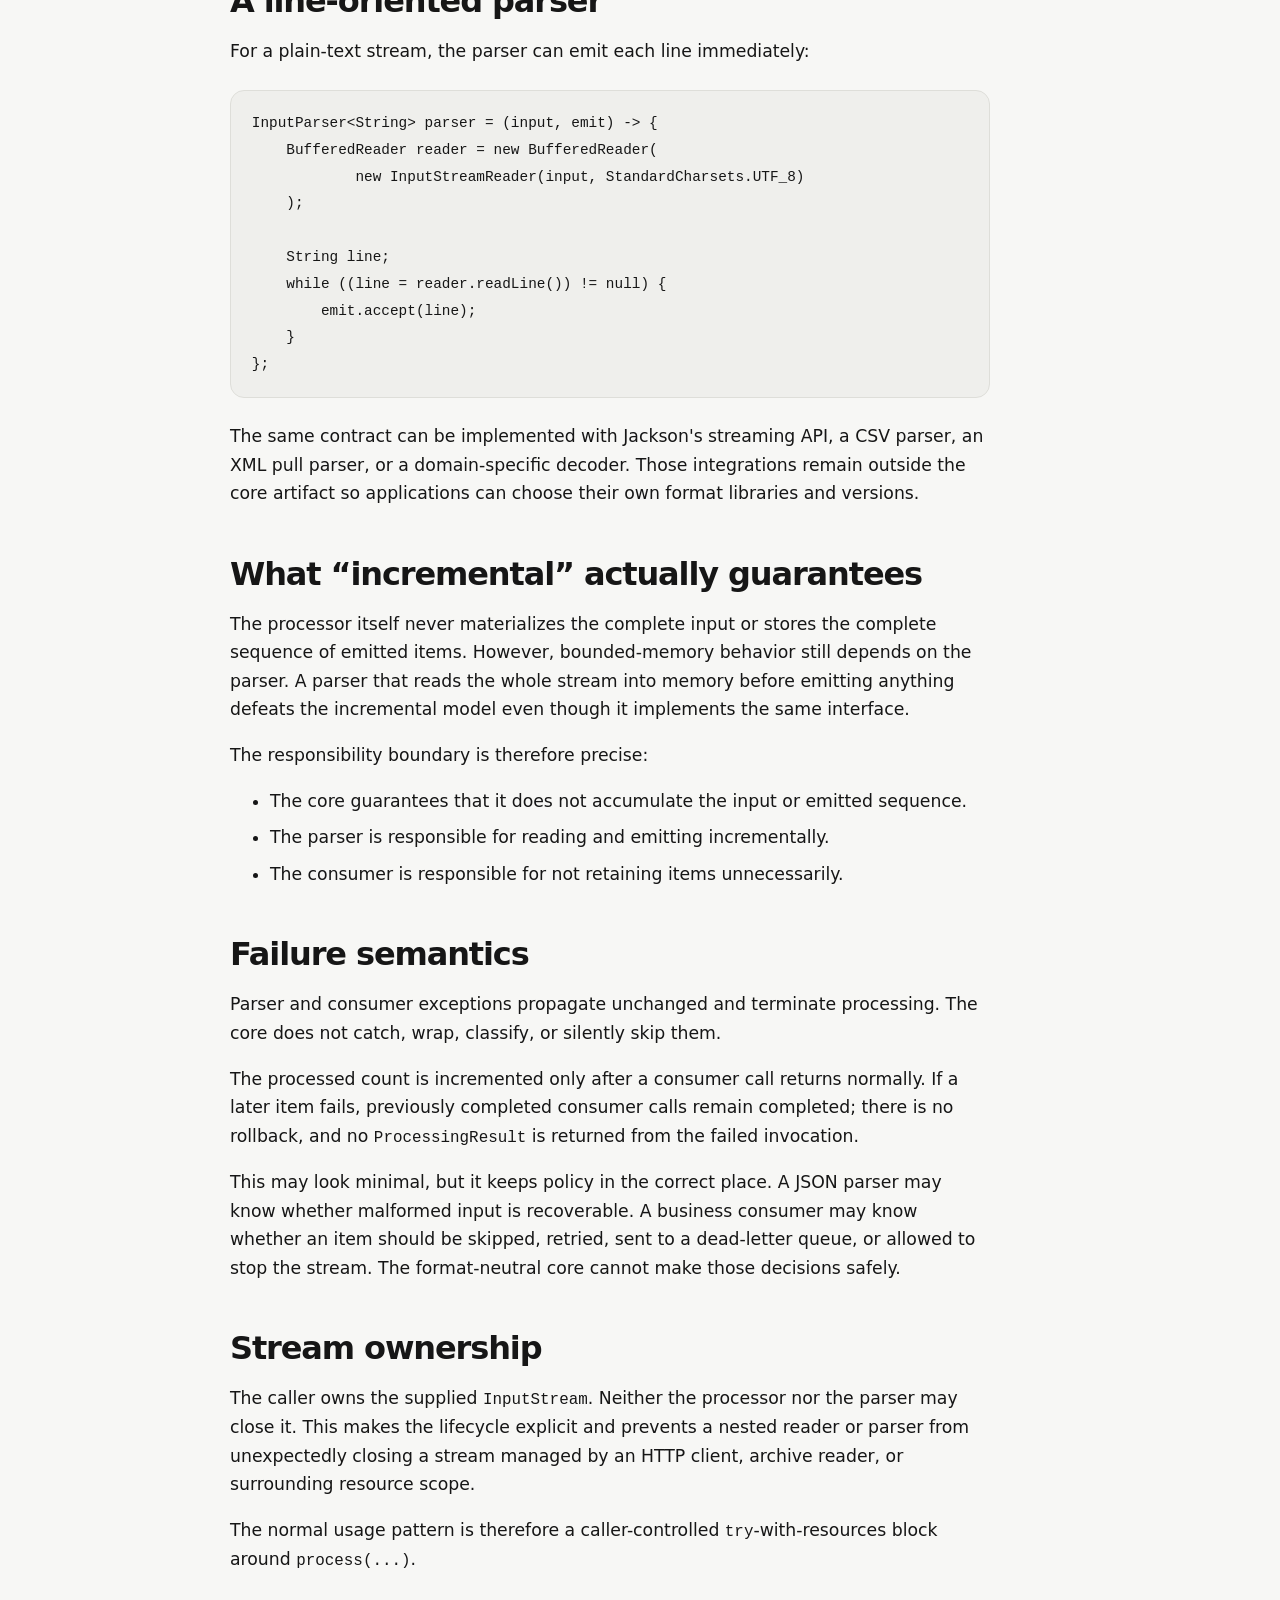
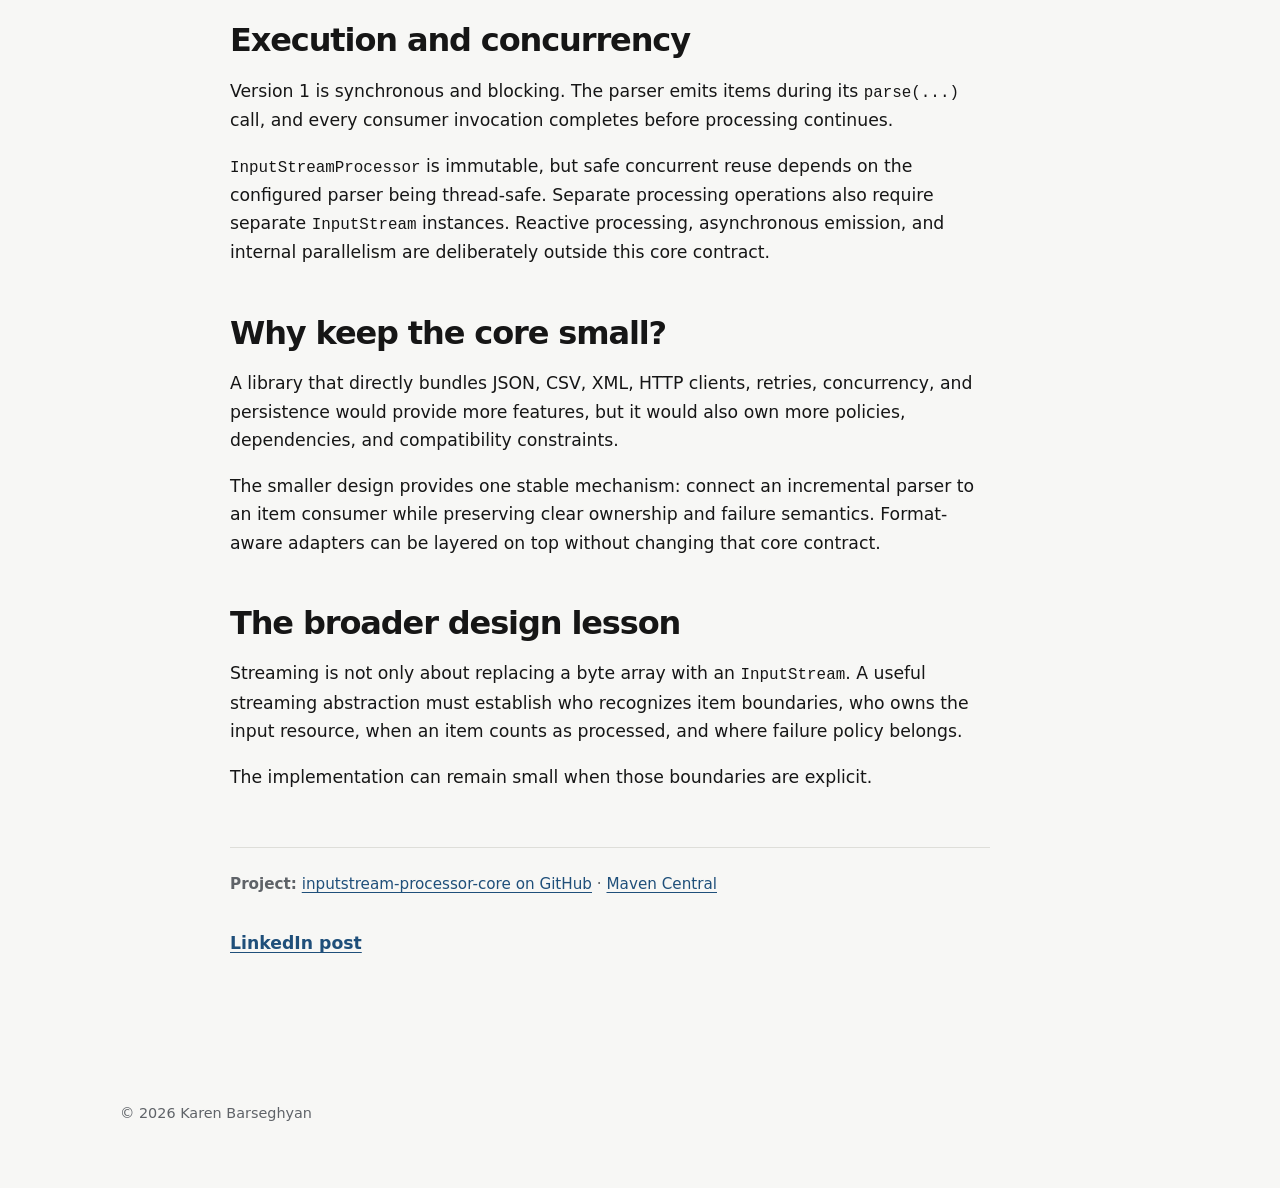
==== commit da2b1109: "Add LinkedIn post link to InputStream article" ====
--- a/articles/incremental-inputstream-processing.html
+++ b/articles/incremental-inputstream-processing.html
@@ -267,6 +267,10 @@
           <a href="https://github.com/j-util/inputstream-processor-core">inputstream-processor-core on GitHub</a> ·
           <a href="https://central.sonatype.com/artifact/io.github.j-util/inputstream-processor-core">Maven Central</a>
         </p>
+
+        <p class="article-origin">
+          <a href="https://www.linkedin.com/posts/karenbarseghyan_incremental-inputstream-processing-in-java-share-7484993588972511233-l9fW/?utm_source=share&amp;utm_medium=member_desktop&amp;rcm=ACoAAAa-OIIB1QdCDl6TmmKfLZCe9K5zQ2ydsH4">LinkedIn post</a>
+        </p>
       </div>
     </article>
   </main>
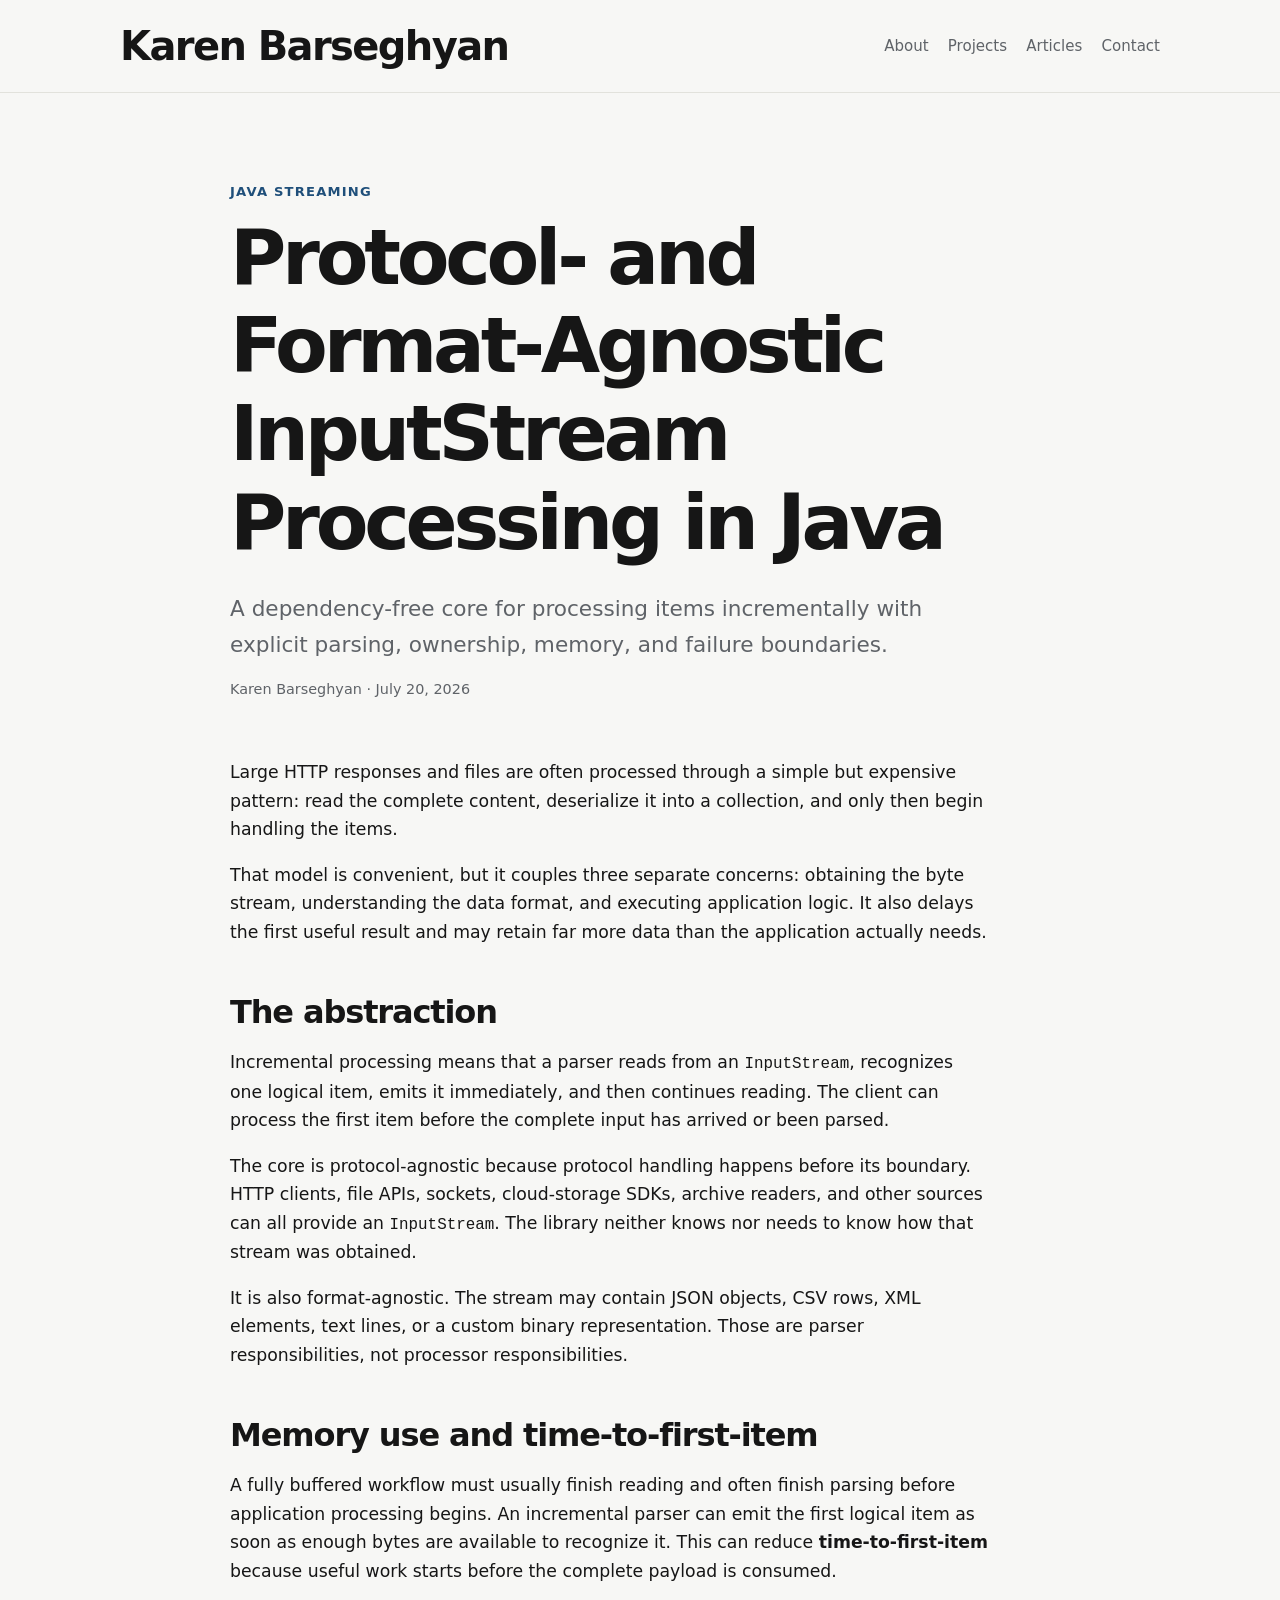
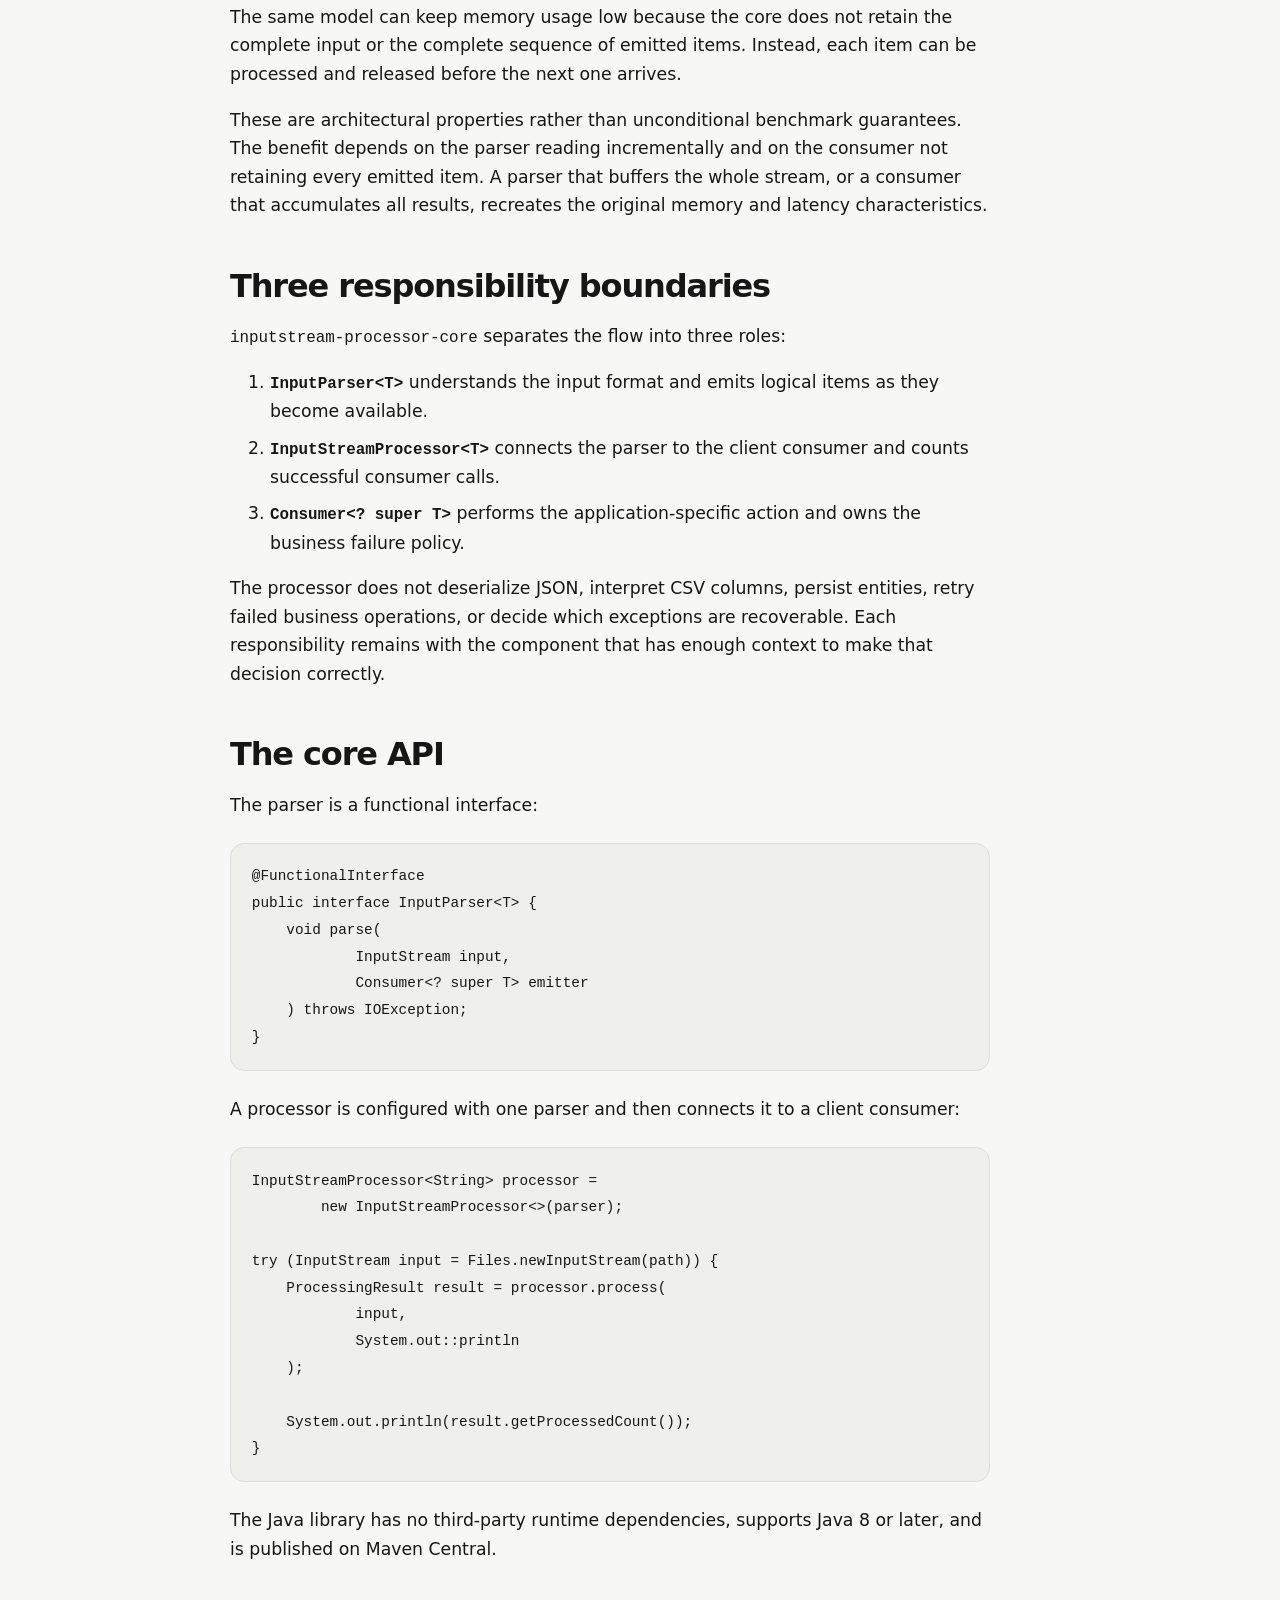
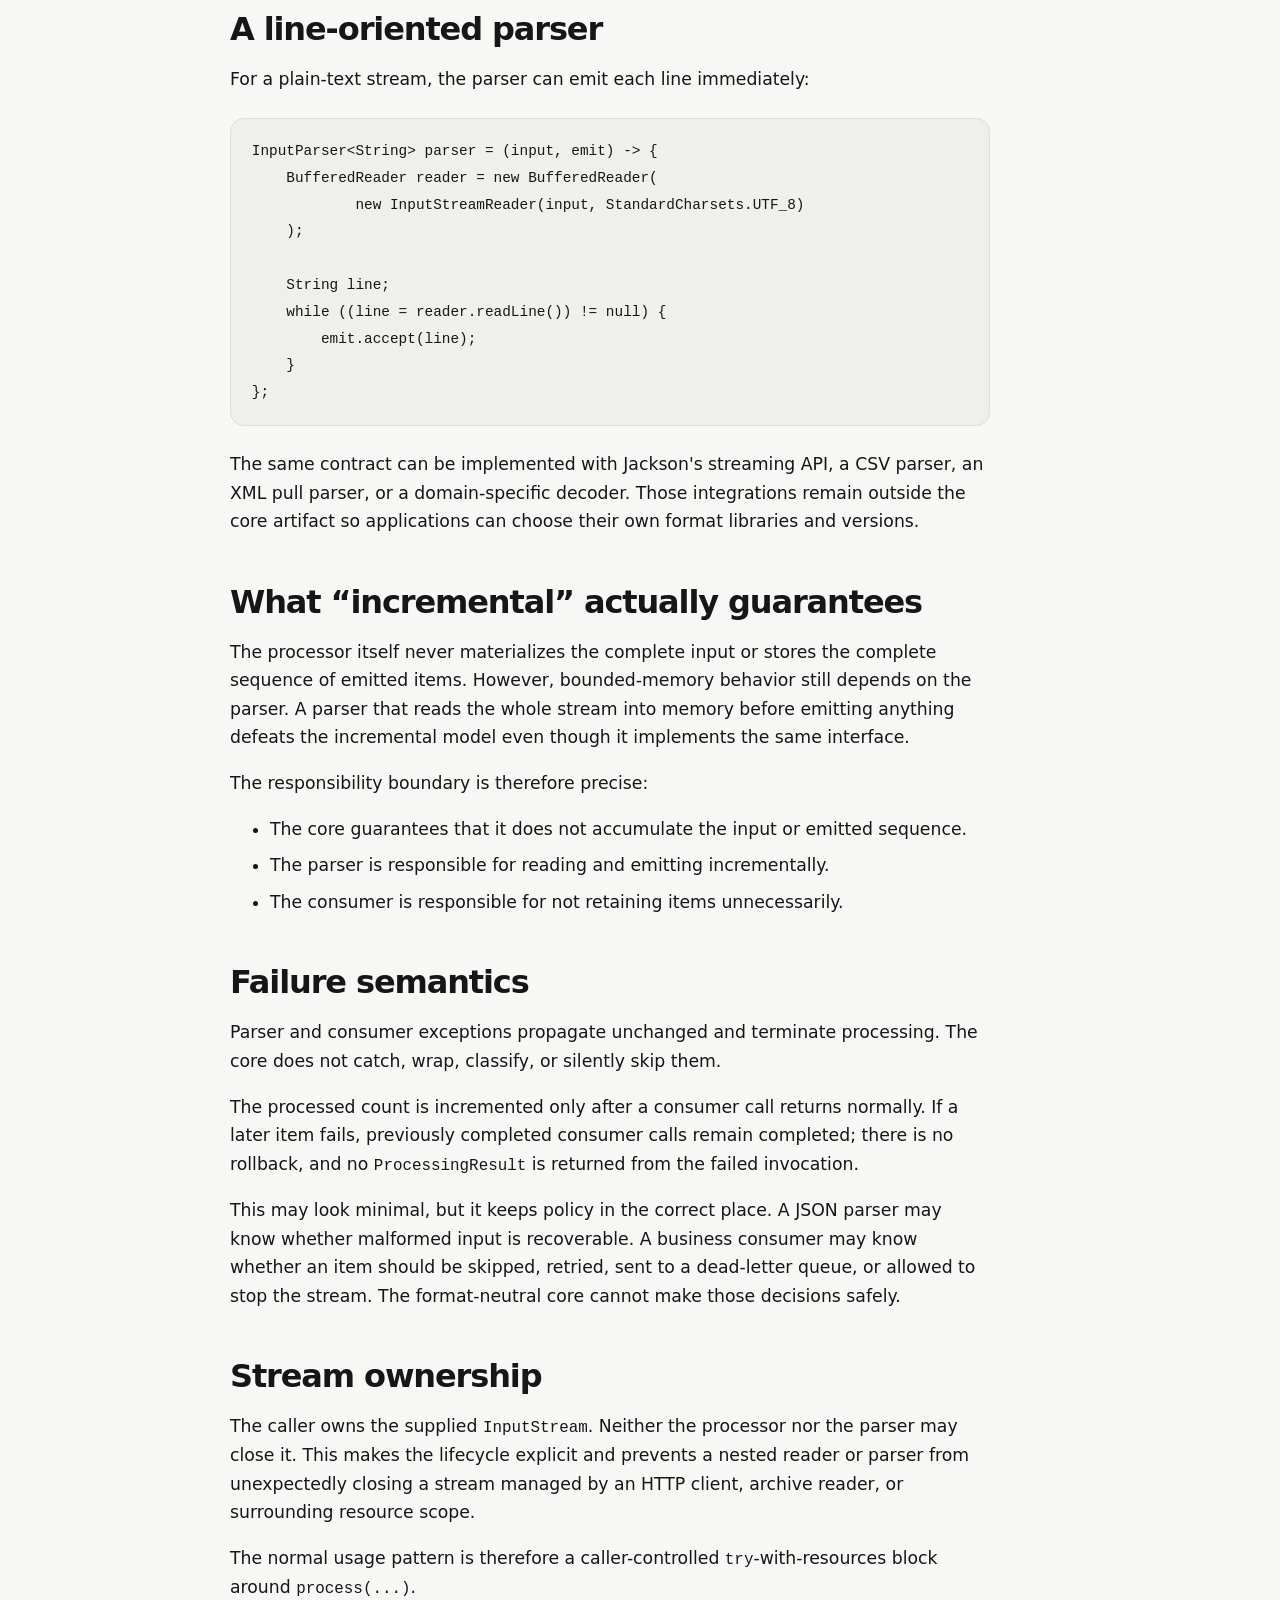
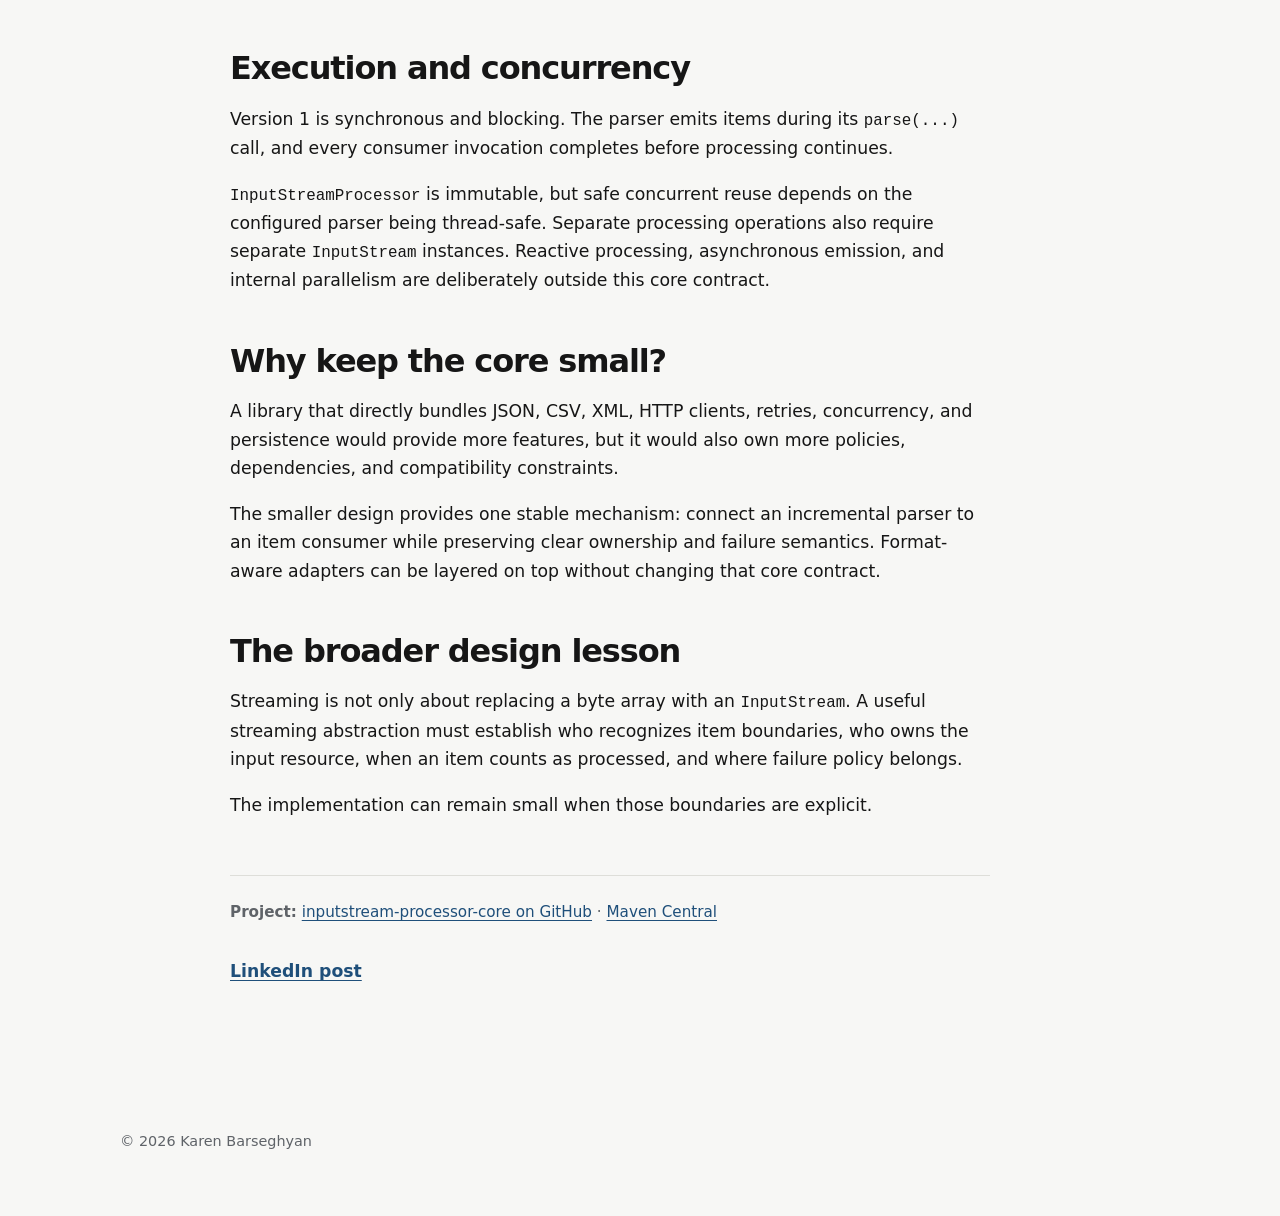
==== commit e802239a: "Add portrait favicon" ====
--- a/articles/incremental-inputstream-processing.html
+++ b/articles/incremental-inputstream-processing.html
@@ -7,6 +7,10 @@
   <meta name="description" content="How inputstream-processor-core enables protocol- and format-agnostic incremental Java InputStream processing with bounded-memory potential and lower time-to-first-item.">
   <meta name="author" content="Karen Barseghyan">
   <link rel="canonical" href="https://k-barseghyan.github.io/articles/incremental-inputstream-processing.html">
+  <link rel="icon" href="/favicon.ico" sizes="any">
+  <link rel="icon" type="image/png" sizes="32x32" href="/favicon-32x32.png">
+  <link rel="icon" type="image/png" sizes="16x16" href="/favicon-16x16.png">
+  <link rel="apple-touch-icon" sizes="180x180" href="/apple-touch-icon.png">
   <link rel="stylesheet" href="../styles.css">
 
   <meta property="og:type" content="article">
--- a/styles.css
+++ b/styles.css
@@ -8,20 +8,14 @@
   --max-width: 1040px;
 }
 
-* {
-  box-sizing: border-box;
-}
-
-html {
-  scroll-behavior: smooth;
-}
+* { box-sizing: border-box; }
+html { scroll-behavior: smooth; }
 
 body {
   margin: 0;
   background: var(--background);
   color: var(--text);
-  font-family: Inter, ui-sans-serif, system-ui, -apple-system, BlinkMacSystemFont,
-    "Segoe UI", sans-serif;
+  font-family: Inter, ui-sans-serif, system-ui, -apple-system, BlinkMacSystemFont, "Segoe UI", sans-serif;
   line-height: 1.65;
 }
 
@@ -47,15 +41,18 @@
 
 .nav {
   display: flex;
-  min-height: 64px;
+  min-height: 92px;
   align-items: center;
   justify-content: space-between;
-  gap: 1rem;
+  gap: 1.25rem;
 }
 
 .brand {
   color: var(--text);
-  font-weight: 700;
+  font-size: clamp(1.9rem, 3.5vw, 2.5rem);
+  font-weight: 850;
+  letter-spacing: -0.04em;
+  line-height: 1;
   text-decoration: none;
 }
 
@@ -71,9 +68,7 @@
   text-decoration: none;
 }
 
-.hero {
-  padding-block: 7rem 5rem;
-}
+.hero { padding-block: 7rem 5rem; }
 
 .eyebrow {
   margin: 0 0 0.7rem;
@@ -84,11 +79,7 @@
   text-transform: uppercase;
 }
 
-h1,
-h2,
-h3 {
-  line-height: 1.15;
-}
+h1, h2, h3 { line-height: 1.15; }
 
 h1 {
   max-width: 900px;
@@ -150,12 +141,59 @@
   font-size: 1.05rem;
 }
 
+.journey-intro {
+  max-width: 820px !important;
+  font-size: clamp(1.08rem, 2vw, 1.25rem) !important;
+}
+
+.journey-body { max-width: 820px; }
+
+.journey-chapter { margin-top: 3.25rem; }
+
+.journey-chapter:first-child { margin-top: 2.5rem; }
+
+.journey-chapter h3 {
+  margin-bottom: 1rem;
+  font-size: clamp(1.35rem, 2.5vw, 1.65rem);
+  letter-spacing: -0.02em;
+}
+
+.journey-chapter p {
+  color: var(--text);
+  font-size: 1.04rem;
+}
+
+.journey-chapter p + p { margin-top: 1.1rem; }
+
+.journey-highlight {
+  margin-block: 1.5rem;
+  padding: 1.25rem 1.4rem;
+  border: 1px solid var(--border);
+  border-left: 4px solid var(--accent);
+  border-radius: 0 14px 14px 0;
+  background: var(--surface);
+}
+
 .grid {
   display: grid;
   grid-template-columns: repeat(2, minmax(0, 1fr));
   gap: 1rem;
 }
 
+.project-group:not(:last-child) { padding-bottom: 4rem; }
+
+.project-group-title {
+  margin-bottom: 1rem;
+  font-size: clamp(1.3rem, 2.5vw, 1.55rem);
+  letter-spacing: -0.02em;
+}
+
+.card h4 {
+  margin: 0 0 0.8rem;
+  font-size: 1.25rem;
+  line-height: 1.15;
+}
+
 .card {
   min-height: 230px;
   padding: 1.5rem;
@@ -164,9 +202,7 @@
   background: var(--surface);
 }
 
-.card p {
-  color: var(--muted);
-}
+.card p { color: var(--muted); }
 
 .card-links {
   display: flex;
@@ -180,9 +216,7 @@
   padding-left: 1.25rem;
 }
 
-.article-list li {
-  margin-bottom: 0.65rem;
-}
+.article-list li { margin-bottom: 0.65rem; }
 
 .writing-card {
   max-width: 780px;
@@ -198,9 +232,7 @@
   text-decoration: none;
 }
 
-.writing-card p:not(.article-meta) {
-  color: var(--muted);
-}
+.writing-card p:not(.article-meta) { color: var(--muted); }
 
 .article-meta {
   margin: 0 0 0.65rem;
@@ -208,18 +240,14 @@
   font-size: 0.9rem;
 }
 
-.read-more {
-  font-weight: 700;
-}
+.read-more { font-weight: 700; }
 
 .article-page {
   width: min(calc(100% - 2rem), 820px);
   padding-block: 5.5rem;
 }
 
-.article-header {
-  margin-bottom: 3.5rem;
-}
+.article-header { margin-bottom: 3.5rem; }
 
 .article-header h1 {
   max-width: 780px;
@@ -233,9 +261,7 @@
   font-size: clamp(1.1rem, 2.5vw, 1.35rem);
 }
 
-.article-body {
-  font-size: 1.08rem;
-}
+.article-body { font-size: 1.08rem; }
 
 .article-body h2 {
   margin-top: 3rem;
@@ -245,13 +271,9 @@
 
 .article-body p,
 .article-body ul,
-.article-body ol {
-  max-width: 760px;
-}
-
-.article-body li {
-  margin-bottom: 0.5rem;
-}
+.article-body ol { max-width: 760px; }
+
+.article-body li { margin-bottom: 0.5rem; }
 
 .article-reference {
   margin-top: 3.5rem;
@@ -266,8 +288,55 @@
   font-weight: 700;
 }
 
-.contact {
-  padding-bottom: 5rem;
+.contact { padding-bottom: 5rem; }
+
+.contact-links {
+  display: grid;
+  grid-template-columns: repeat(auto-fit, minmax(280px, 1fr));
+  gap: 0.8rem;
+  margin-top: 1.5rem;
+}
+
+.contact-link {
+  display: flex;
+  align-items: center;
+  gap: 0.7rem;
+  min-width: 0;
+  padding: 0.9rem 1rem;
+  border: 1px solid var(--border);
+  border-radius: 14px;
+  background: var(--surface);
+  color: var(--text);
+  text-decoration: none;
+  transition: border-color 160ms ease, transform 160ms ease;
+}
+
+.contact-link:hover {
+  border-color: var(--accent);
+  transform: translateY(-2px);
+}
+
+.contact-link:focus-visible {
+  outline: 3px solid rgba(31, 79, 122, 0.25);
+  outline-offset: 3px;
+}
+
+.contact-icon {
+  width: 18px;
+  height: 18px;
+  flex: 0 0 18px;
+  fill: var(--accent);
+}
+
+.contact-link span { min-width: 0; }
+.contact-link strong,
+.contact-link small { display: block; }
+.contact-link strong { font-size: 0.95rem; }
+
+.contact-link small {
+  overflow-wrap: anywhere;
+  color: var(--muted);
+  font-size: 0.82rem;
 }
 
 .footer {
@@ -292,30 +361,20 @@
   line-height: 1.55;
 }
 
-pre code {
-  font-size: 0.9rem;
-}
+pre code { font-size: 0.9rem; }
 
 @media (max-width: 720px) {
   .nav {
+    min-height: auto;
     align-items: flex-start;
     flex-direction: column;
-    padding-block: 0.8rem;
+    padding-block: 1rem;
   }
 
-  .nav-links {
-    gap: 0.85rem;
-  }
-
-  .hero {
-    padding-block: 4.5rem 3.5rem;
-  }
-
-  .grid {
-    grid-template-columns: 1fr;
-  }
-
-  .article-page {
-    padding-block: 3.5rem;
-  }
-}
+  .brand { font-size: 2rem; }
+  .nav-links { gap: 0.85rem; }
+  .hero { padding-block: 4.5rem 3.5rem; }
+  .grid { grid-template-columns: 1fr; }
+  .article-page { padding-block: 3.5rem; }
+  .contact-links { grid-template-columns: 1fr; }
+}
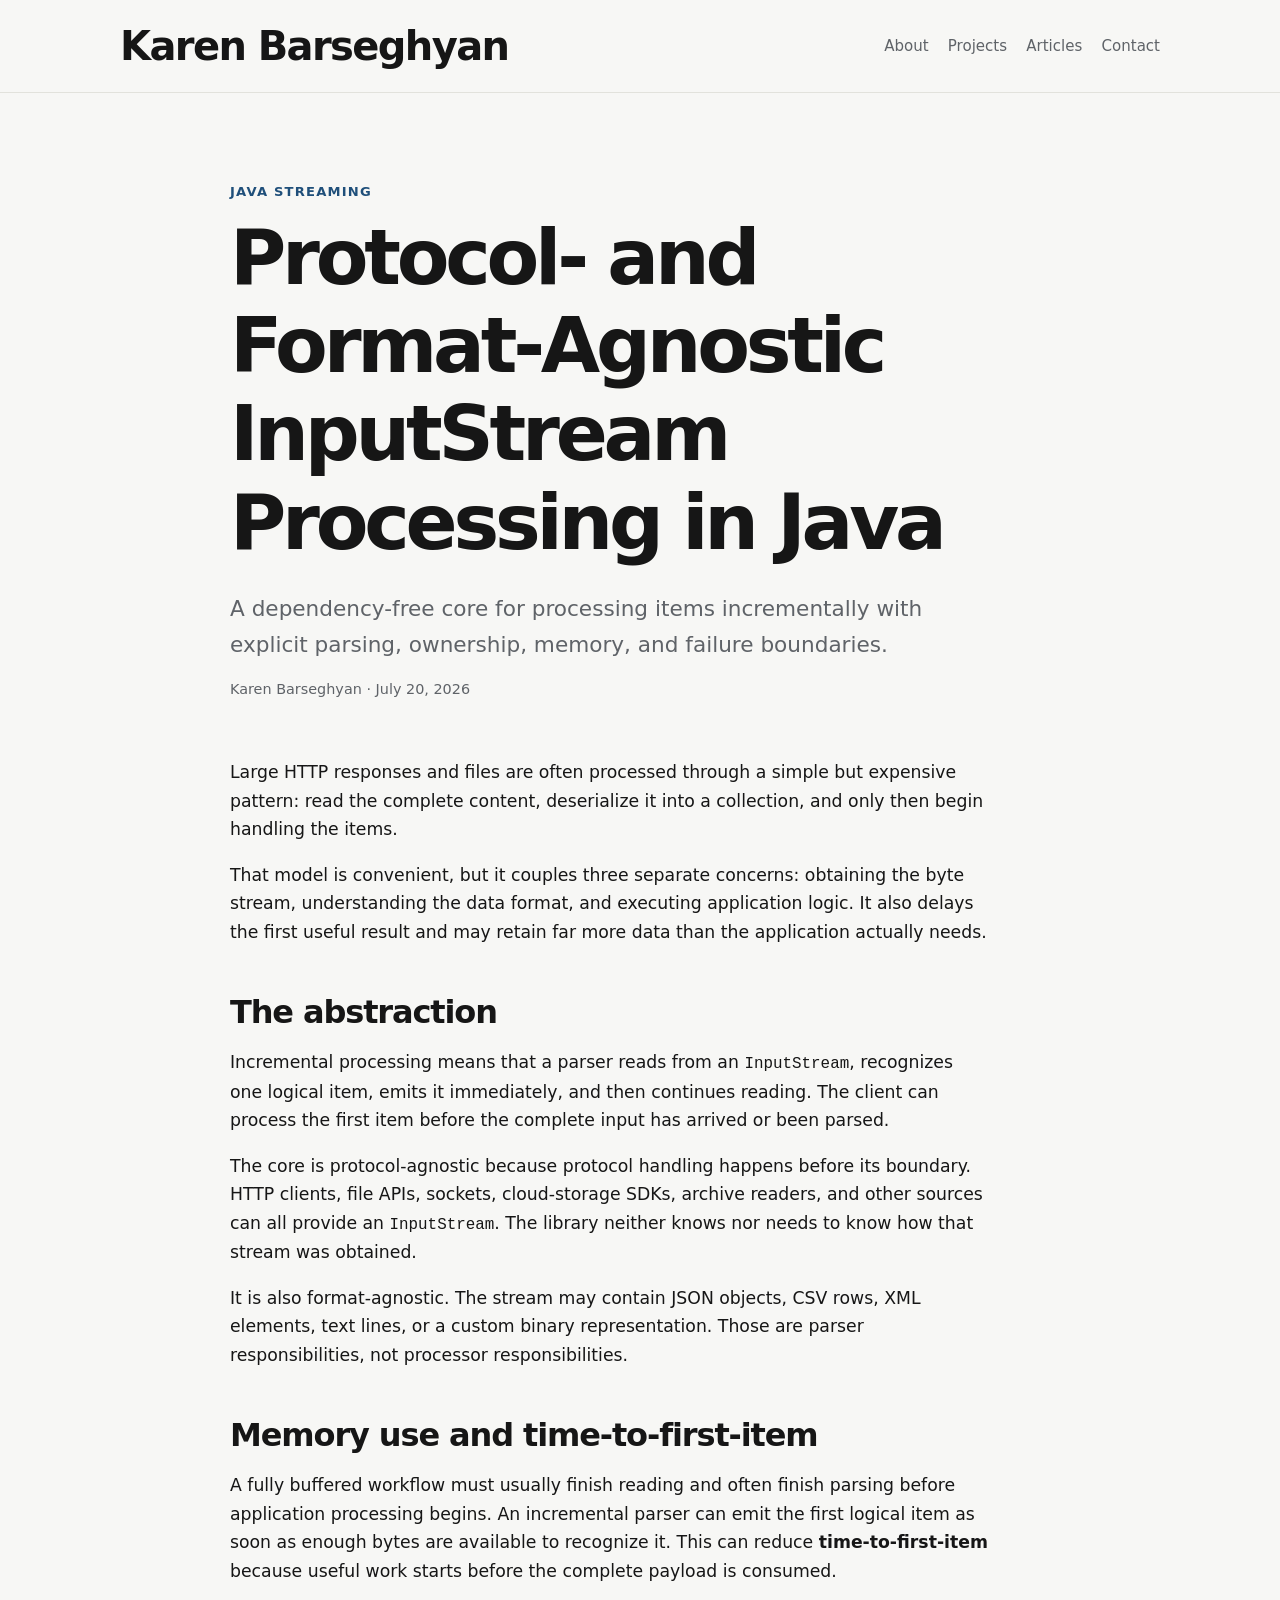
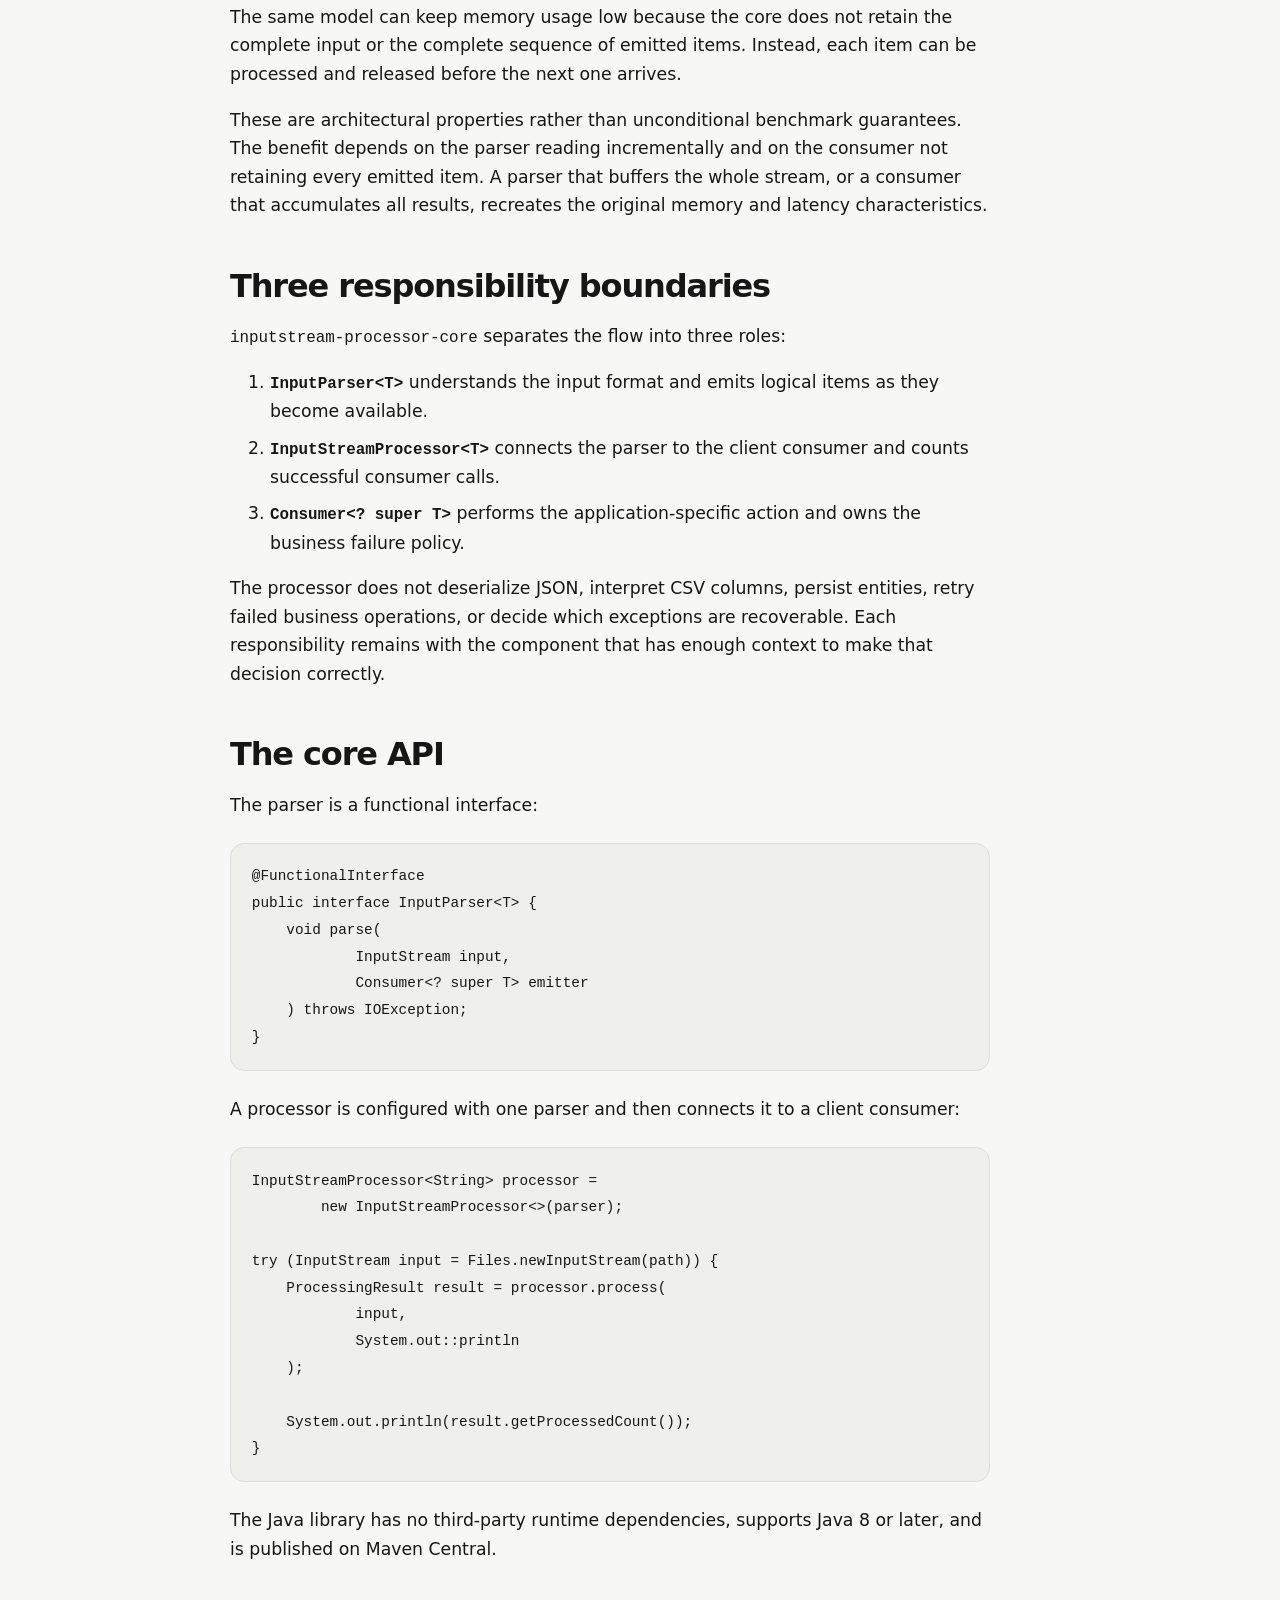
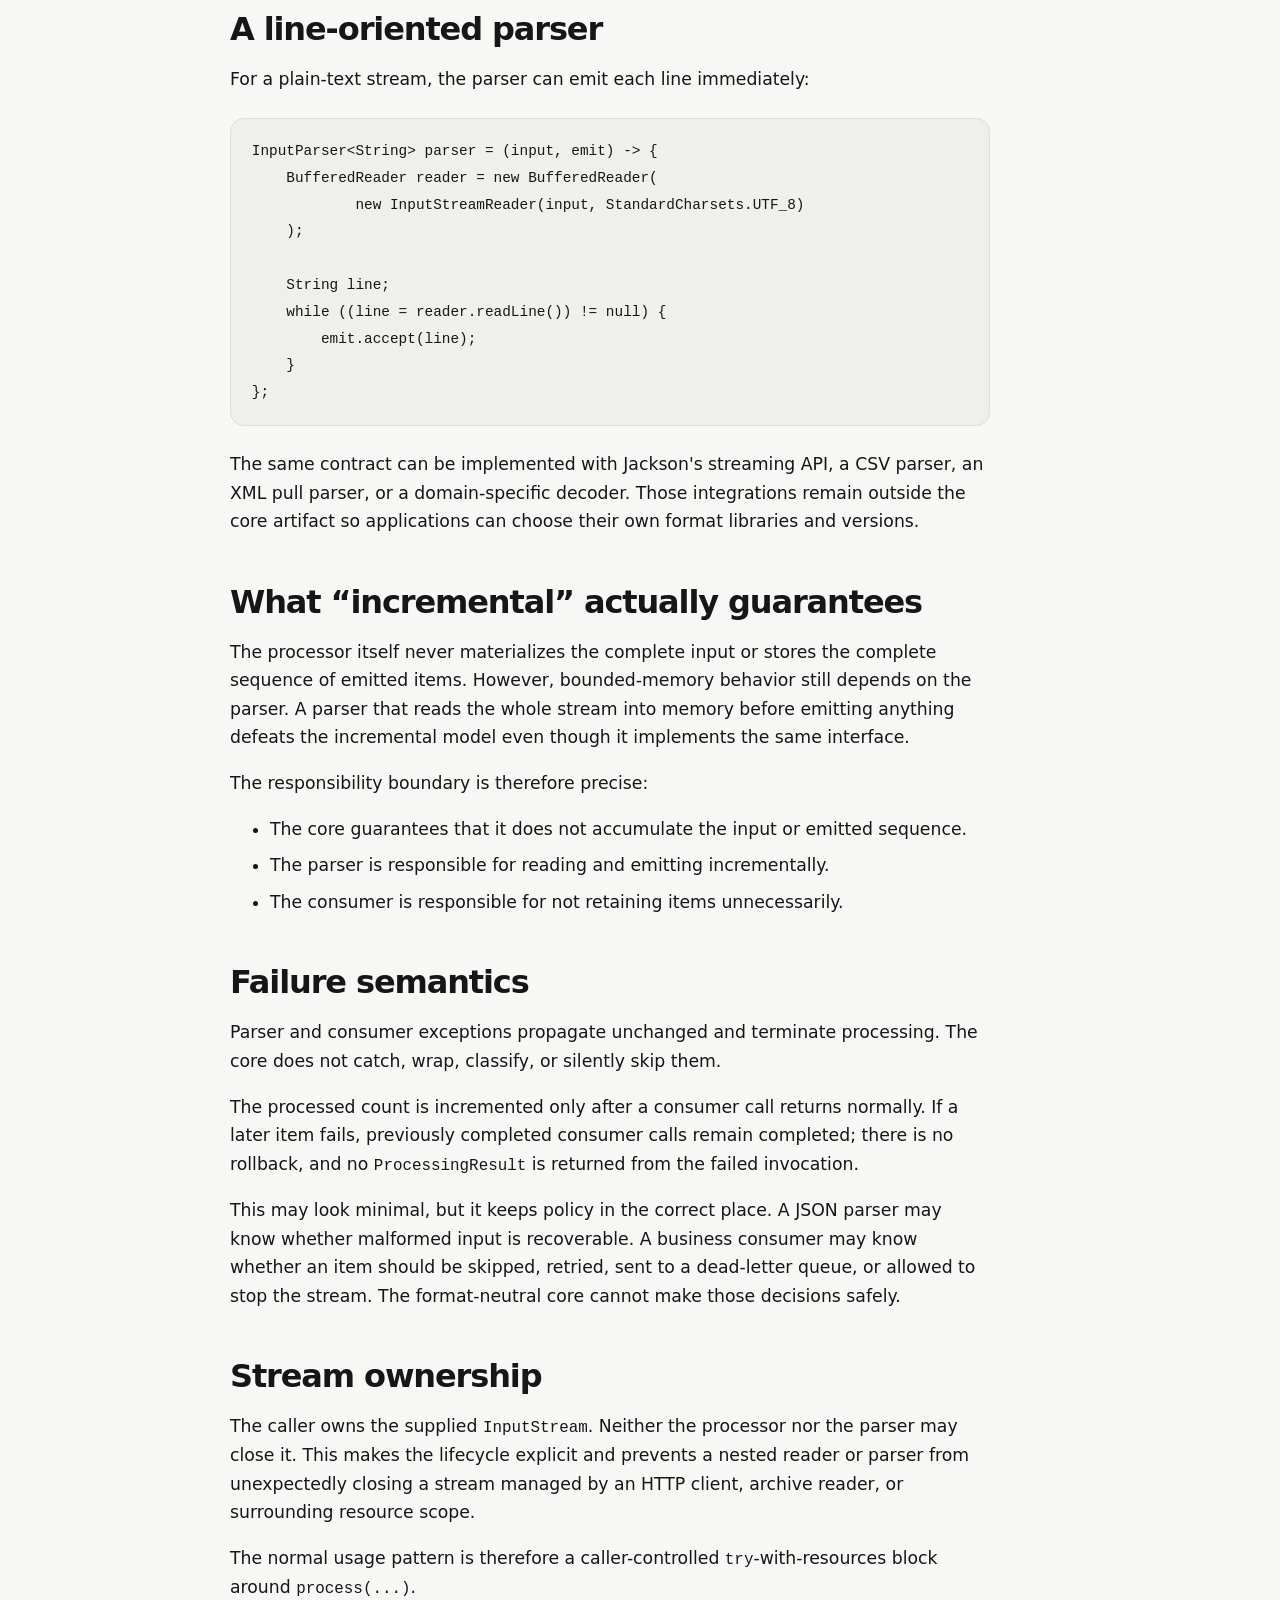
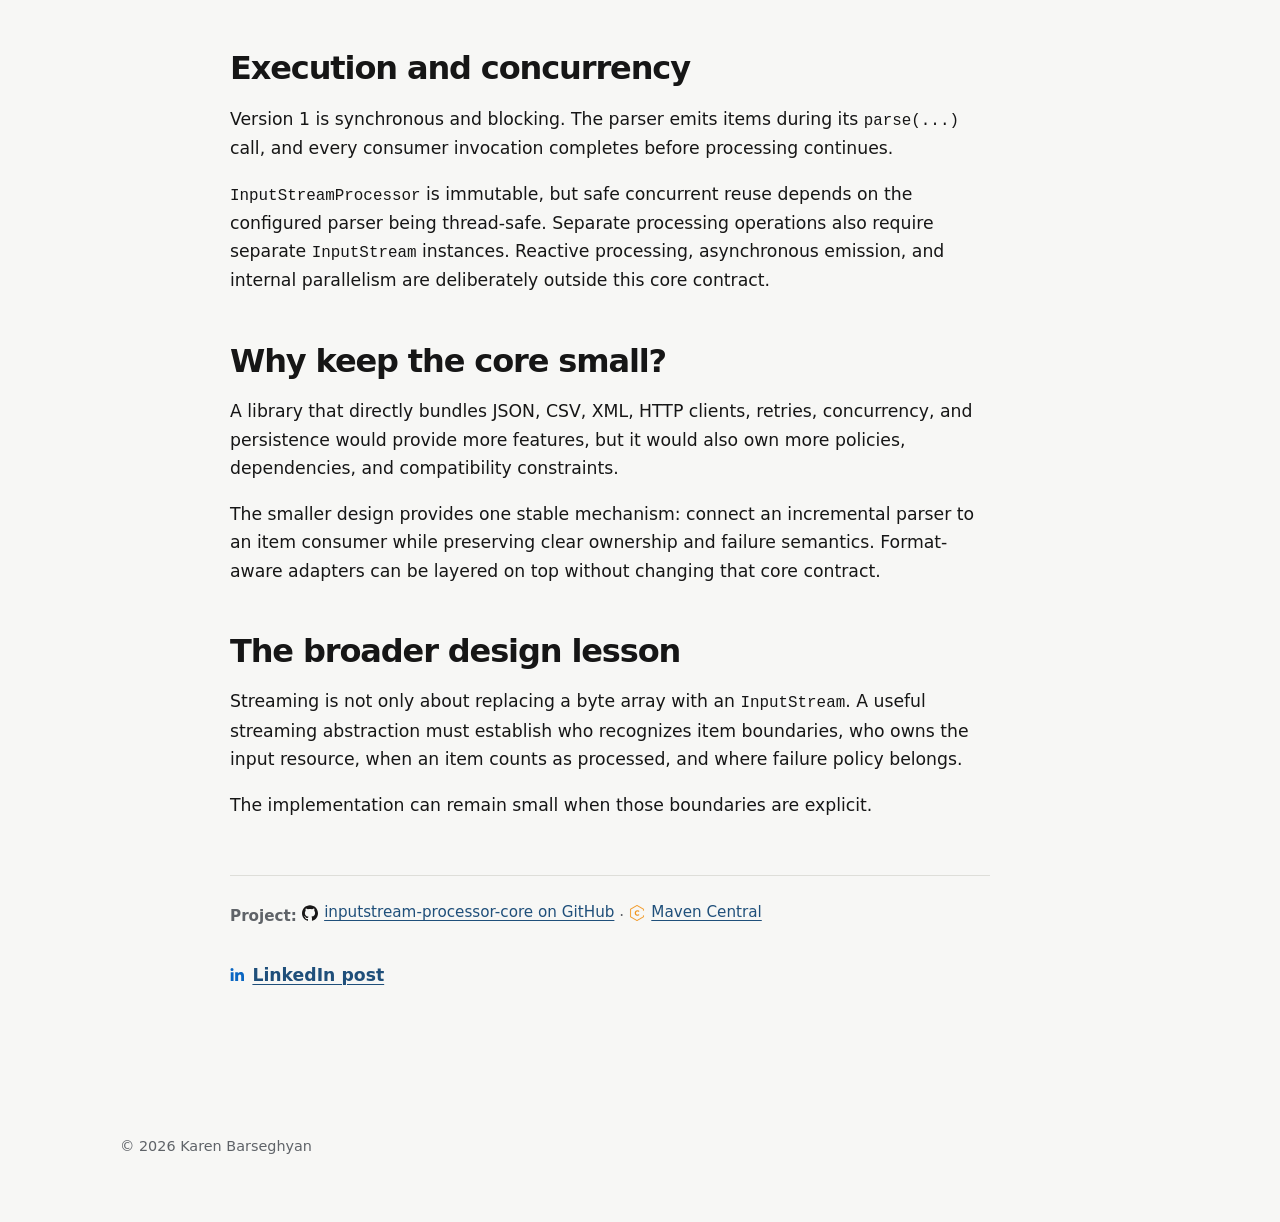
==== commit 1458410c: "Add branded link icons and circular favicon" ====
--- a/articles/incremental-inputstream-processing.html
+++ b/articles/incremental-inputstream-processing.html
@@ -268,12 +268,12 @@
 
         <p class="article-reference">
           <strong>Project:</strong>
-          <a href="https://github.com/j-util/inputstream-processor-core">inputstream-processor-core on GitHub</a> ·
-          <a href="https://central.sonatype.com/artifact/io.github.j-util/inputstream-processor-core">Maven Central</a>
+          <a class="brand-link" href="https://github.com/j-util/inputstream-processor-core"><img class="brand-icon" src="/assets/github.svg" alt="" aria-hidden="true">inputstream-processor-core on GitHub</a> ·
+          <a class="brand-link" href="https://central.sonatype.com/artifact/io.github.j-util/inputstream-processor-core"><img class="brand-icon brand-icon-central" src="/assets/maven-central.png" alt="" aria-hidden="true">Maven Central</a>
         </p>
 
         <p class="article-origin">
-          <a href="https://www.linkedin.com/posts/karenbarseghyan_incremental-inputstream-processing-in-java-share-7484993588972511233-l9fW/?utm_source=share&amp;utm_medium=member_desktop&amp;rcm=ACoAAAa-OIIB1QdCDl6TmmKfLZCe9K5zQ2ydsH4">LinkedIn post</a>
+          <a class="brand-link" href="https://www.linkedin.com/posts/karenbarseghyan_incremental-inputstream-processing-in-java-share-7484993588972511233-l9fW/?utm_source=share&amp;utm_medium=member_desktop&amp;rcm=ACoAAAa-OIIB1QdCDl6TmmKfLZCe9K5zQ2ydsH4"><img class="brand-icon" src="/assets/linkedin.svg" alt="" aria-hidden="true">LinkedIn post</a>
         </p>
       </div>
     </article>
--- a/styles.css
+++ b/styles.css
@@ -114,7 +114,9 @@
 }
 
 .button {
-  display: inline-block;
+  display: inline-flex;
+  align-items: center;
+  gap: 0.5rem;
   border: 1px solid var(--border);
   border-radius: 999px;
   padding: 0.67rem 1rem;
@@ -124,10 +126,21 @@
   text-decoration: none;
 }
 
-.button.primary {
-  border-color: var(--accent);
-  background: var(--accent);
-  color: white;
+.button:hover {
+  border-color: #bcbcb5;
+}
+
+.brand-icon {
+  width: 17px;
+  height: 17px;
+  flex: 0 0 17px;
+  object-fit: contain;
+}
+
+.brand-icon-central {
+  width: 18px;
+  height: 18px;
+  flex-basis: 18px;
 }
 
 .section {
@@ -209,6 +222,20 @@
   gap: 1rem;
   margin-top: 1.2rem;
   font-weight: 650;
+}
+
+.card-links a,
+.brand-link {
+  display: inline-flex;
+  align-items: center;
+  gap: 0.4rem;
+}
+
+.card-links .brand-icon,
+.brand-link .brand-icon {
+  width: 16px;
+  height: 16px;
+  flex-basis: 16px;
 }
 
 .article-list {
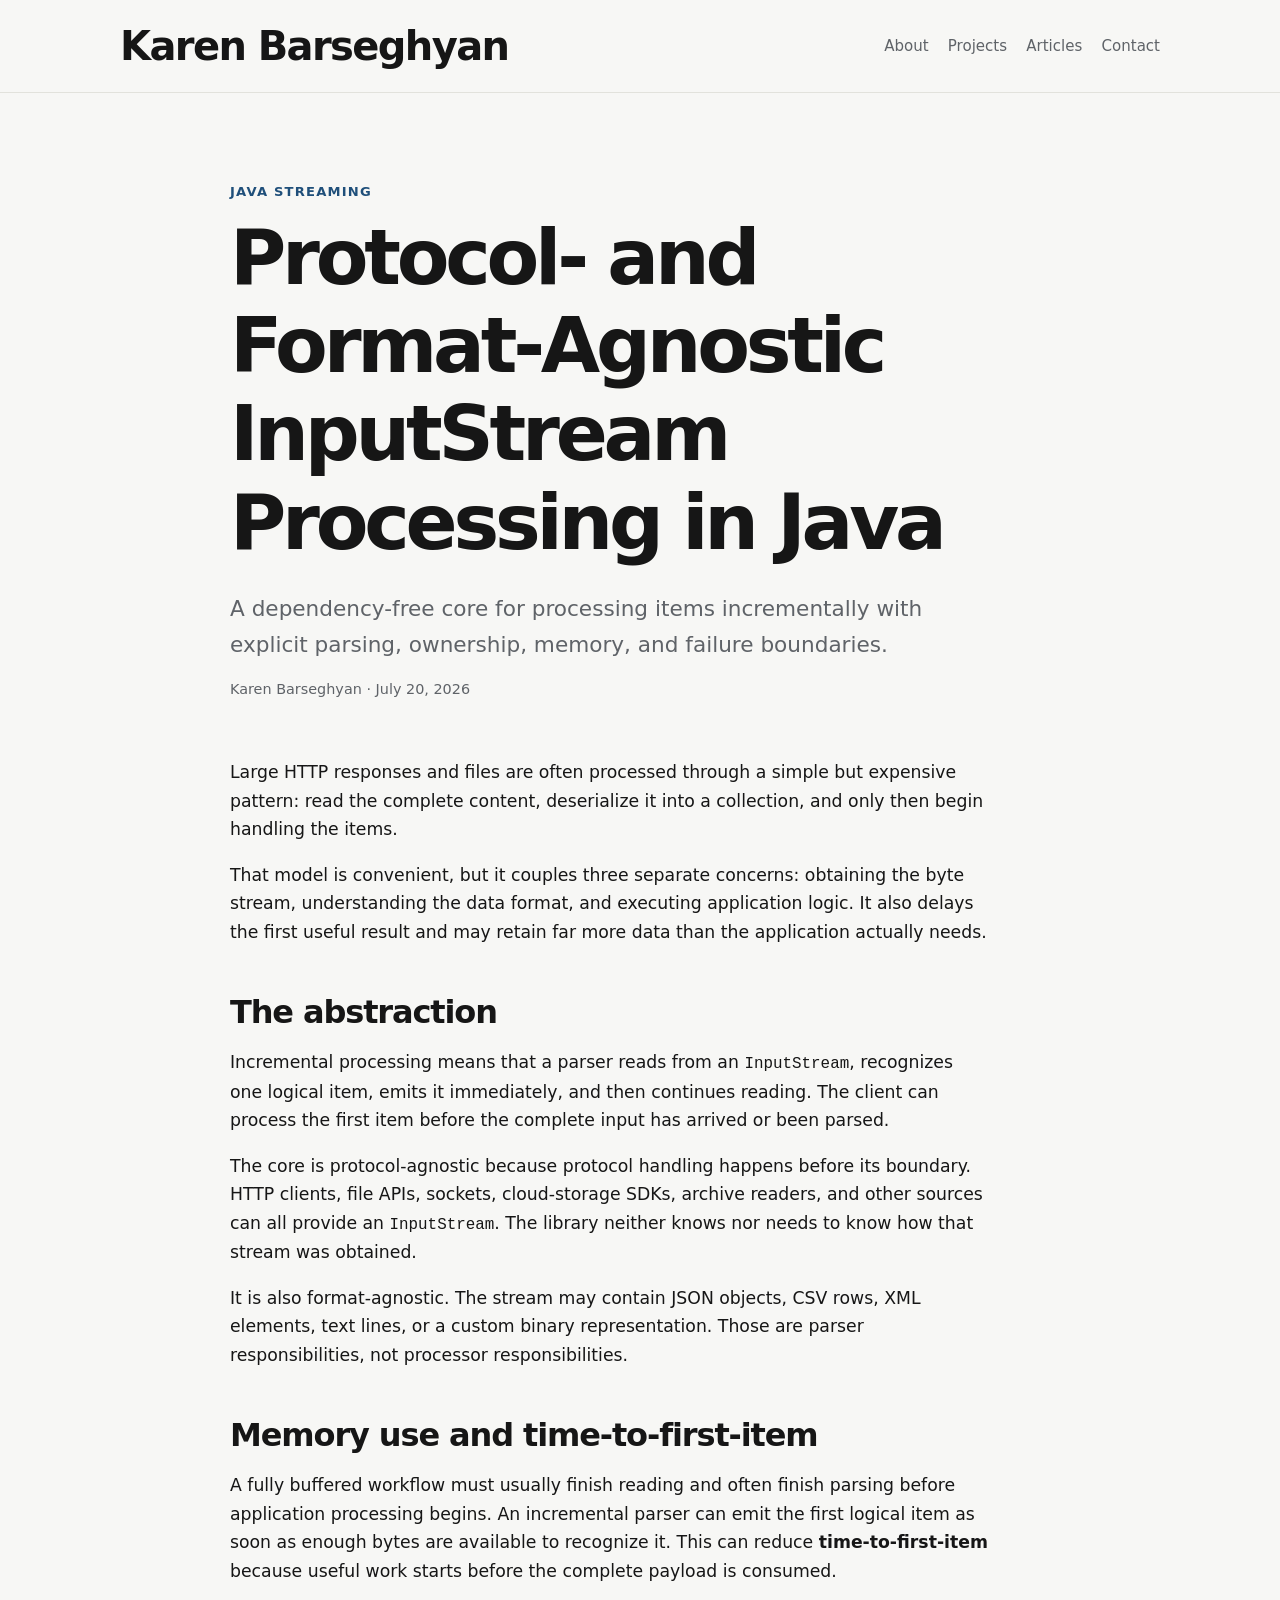
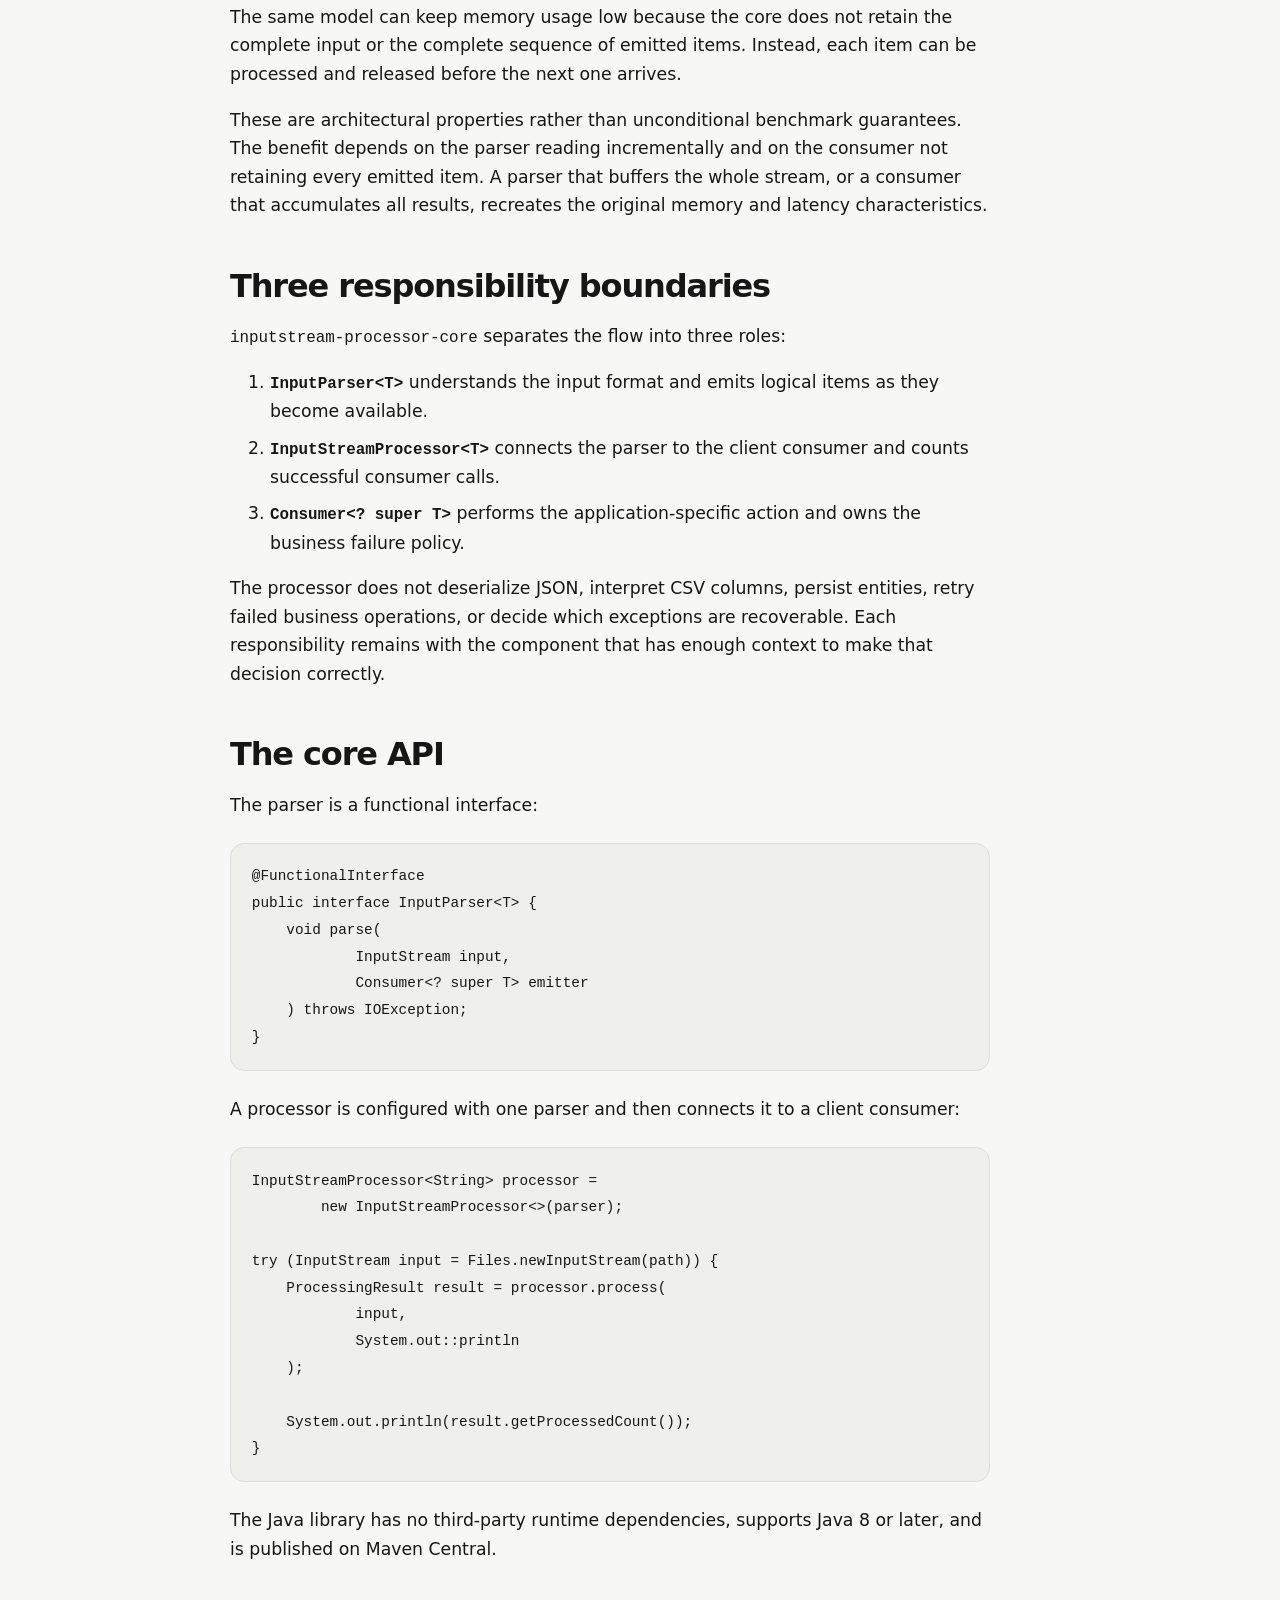
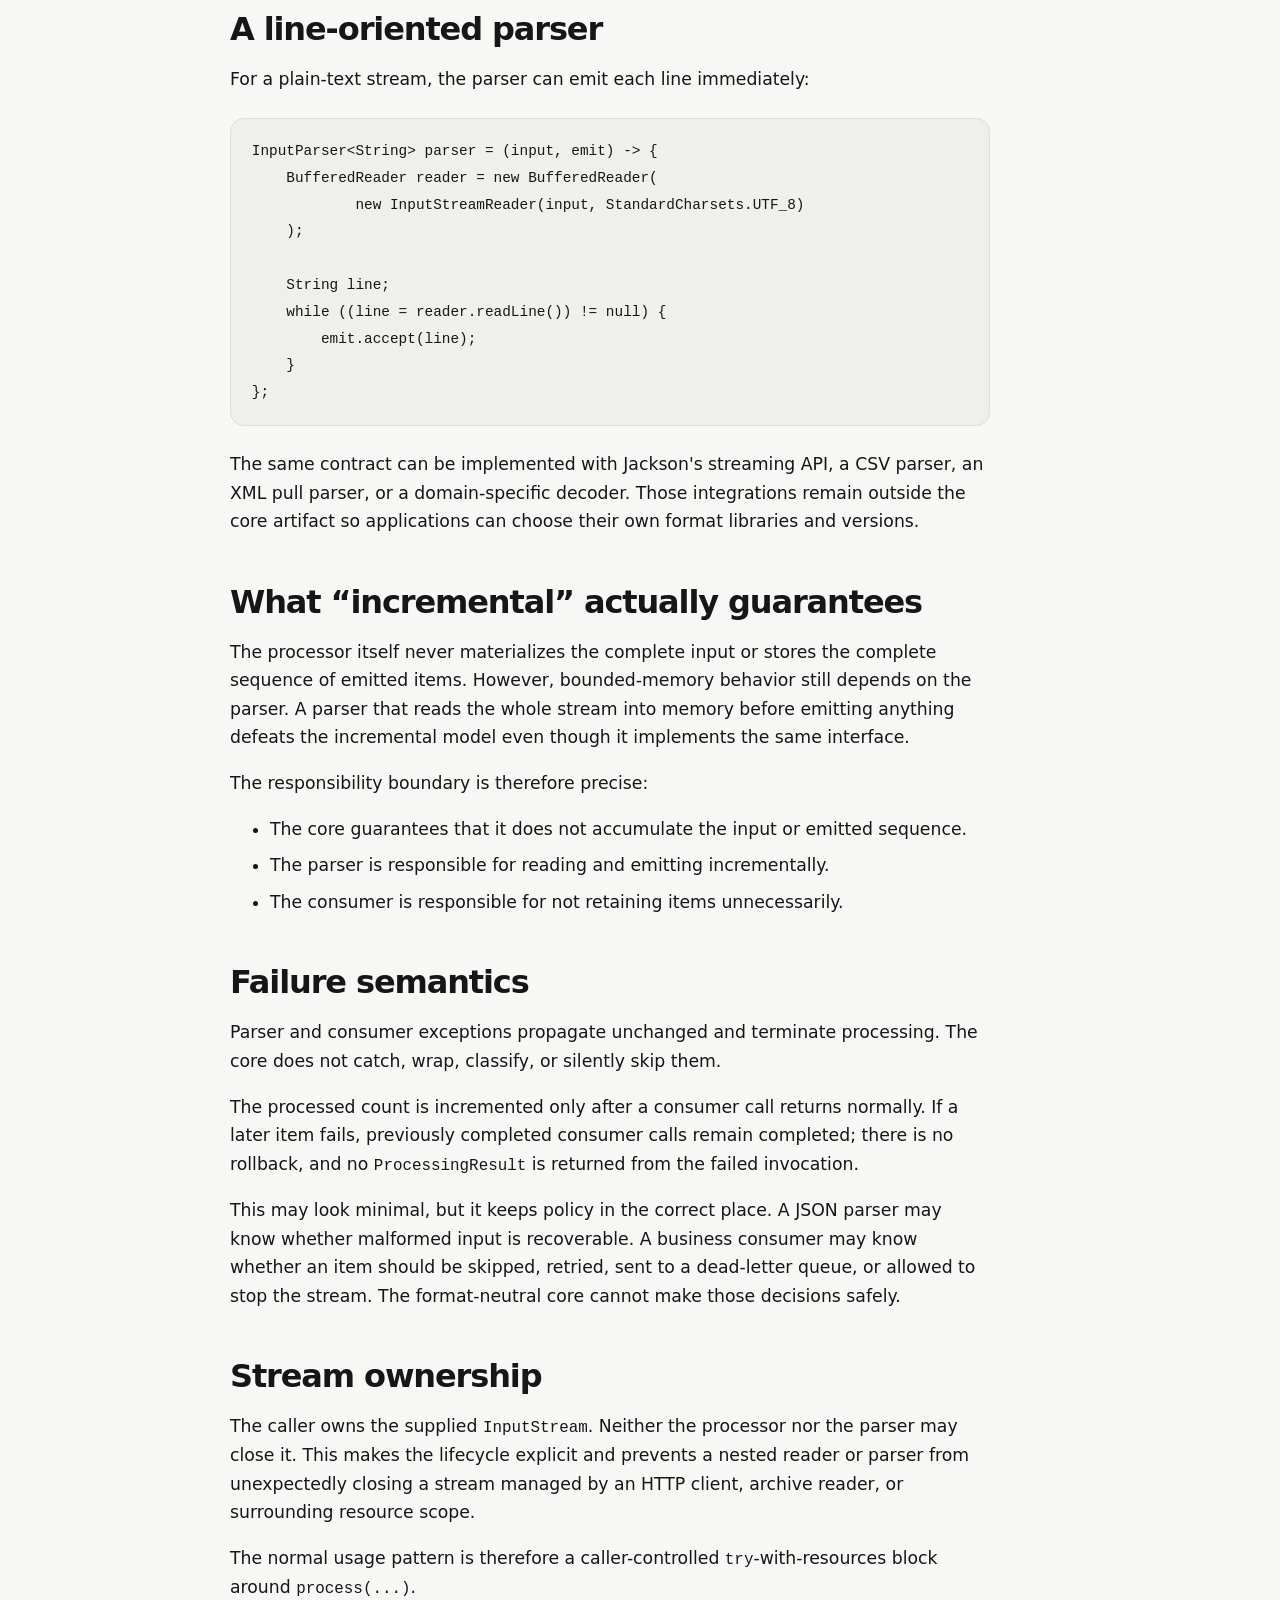
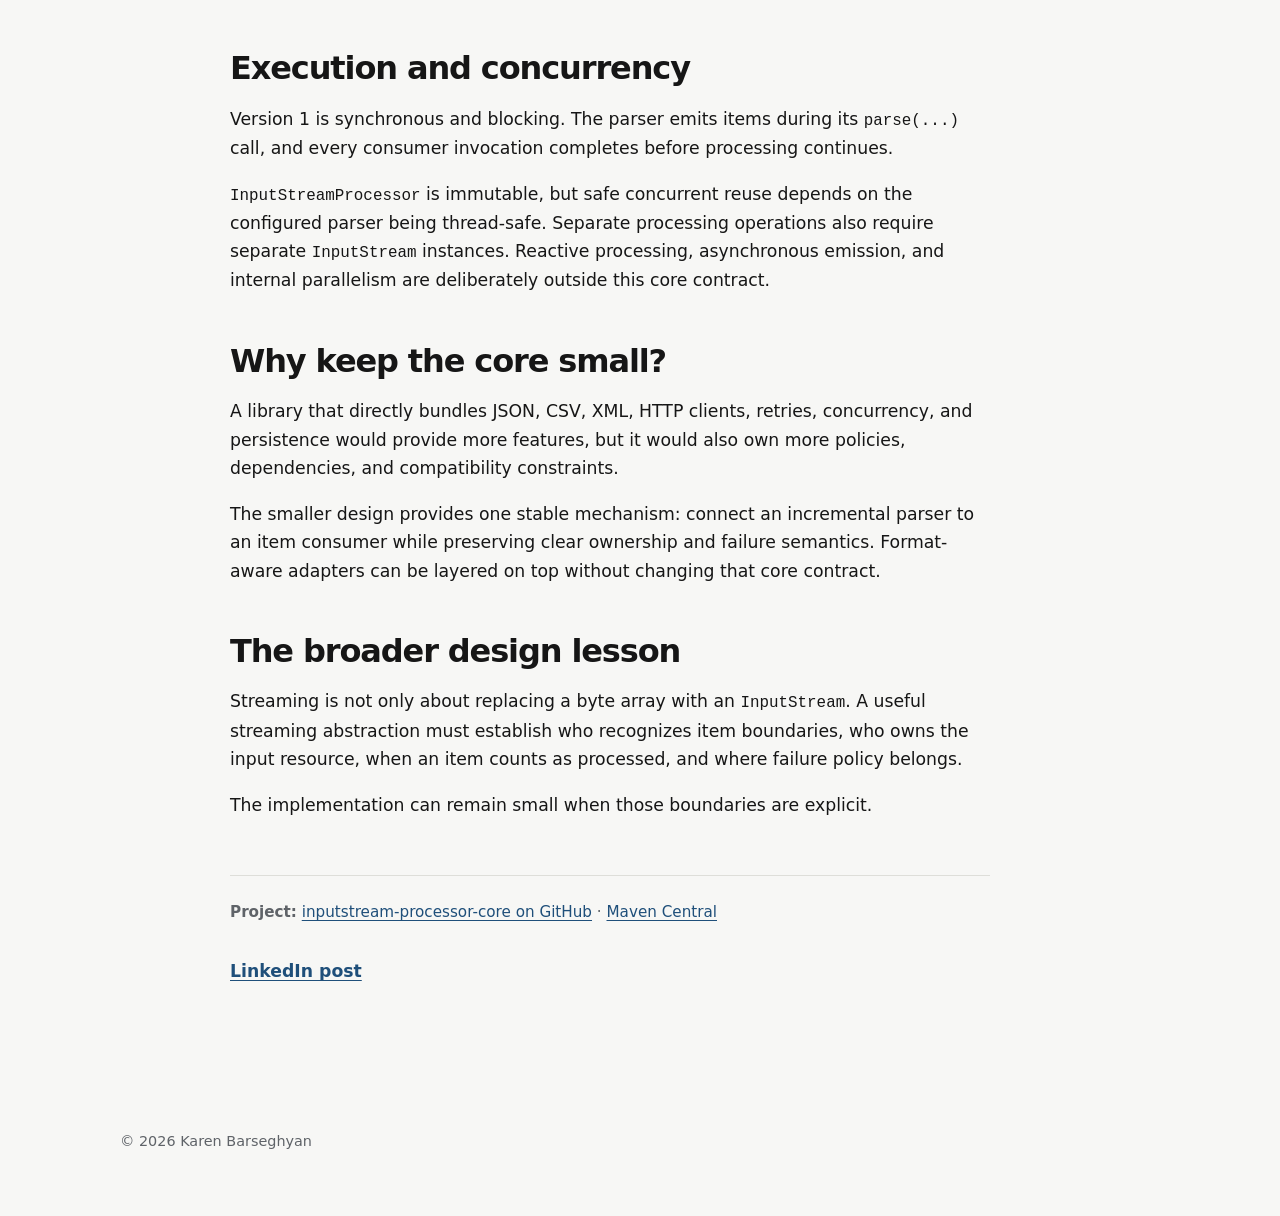
==== commit 00c27084: "Revert branded link icons and circular favicon" ====
--- a/articles/incremental-inputstream-processing.html
+++ b/articles/incremental-inputstream-processing.html
@@ -268,12 +268,12 @@
 
         <p class="article-reference">
           <strong>Project:</strong>
-          <a class="brand-link" href="https://github.com/j-util/inputstream-processor-core"><img class="brand-icon" src="/assets/github.svg" alt="" aria-hidden="true">inputstream-processor-core on GitHub</a> ·
-          <a class="brand-link" href="https://central.sonatype.com/artifact/io.github.j-util/inputstream-processor-core"><img class="brand-icon brand-icon-central" src="/assets/maven-central.png" alt="" aria-hidden="true">Maven Central</a>
+          <a href="https://github.com/j-util/inputstream-processor-core">inputstream-processor-core on GitHub</a> ·
+          <a href="https://central.sonatype.com/artifact/io.github.j-util/inputstream-processor-core">Maven Central</a>
         </p>
 
         <p class="article-origin">
-          <a class="brand-link" href="https://www.linkedin.com/posts/karenbarseghyan_incremental-inputstream-processing-in-java-share-7484993588972511233-l9fW/?utm_source=share&amp;utm_medium=member_desktop&amp;rcm=ACoAAAa-OIIB1QdCDl6TmmKfLZCe9K5zQ2ydsH4"><img class="brand-icon" src="/assets/linkedin.svg" alt="" aria-hidden="true">LinkedIn post</a>
+          <a href="https://www.linkedin.com/posts/karenbarseghyan_incremental-inputstream-processing-in-java-share-7484993588972511233-l9fW/?utm_source=share&amp;utm_medium=member_desktop&amp;rcm=ACoAAAa-OIIB1QdCDl6TmmKfLZCe9K5zQ2ydsH4">LinkedIn post</a>
         </p>
       </div>
     </article>
--- a/styles.css
+++ b/styles.css
@@ -114,9 +114,7 @@
 }
 
 .button {
-  display: inline-flex;
-  align-items: center;
-  gap: 0.5rem;
+  display: inline-block;
   border: 1px solid var(--border);
   border-radius: 999px;
   padding: 0.67rem 1rem;
@@ -126,21 +124,10 @@
   text-decoration: none;
 }
 
-.button:hover {
-  border-color: #bcbcb5;
-}
-
-.brand-icon {
-  width: 17px;
-  height: 17px;
-  flex: 0 0 17px;
-  object-fit: contain;
-}
-
-.brand-icon-central {
-  width: 18px;
-  height: 18px;
-  flex-basis: 18px;
+.button.primary {
+  border-color: var(--accent);
+  background: var(--accent);
+  color: white;
 }
 
 .section {
@@ -222,20 +209,6 @@
   gap: 1rem;
   margin-top: 1.2rem;
   font-weight: 650;
-}
-
-.card-links a,
-.brand-link {
-  display: inline-flex;
-  align-items: center;
-  gap: 0.4rem;
-}
-
-.card-links .brand-icon,
-.brand-link .brand-icon {
-  width: 16px;
-  height: 16px;
-  flex-basis: 16px;
 }
 
 .article-list {
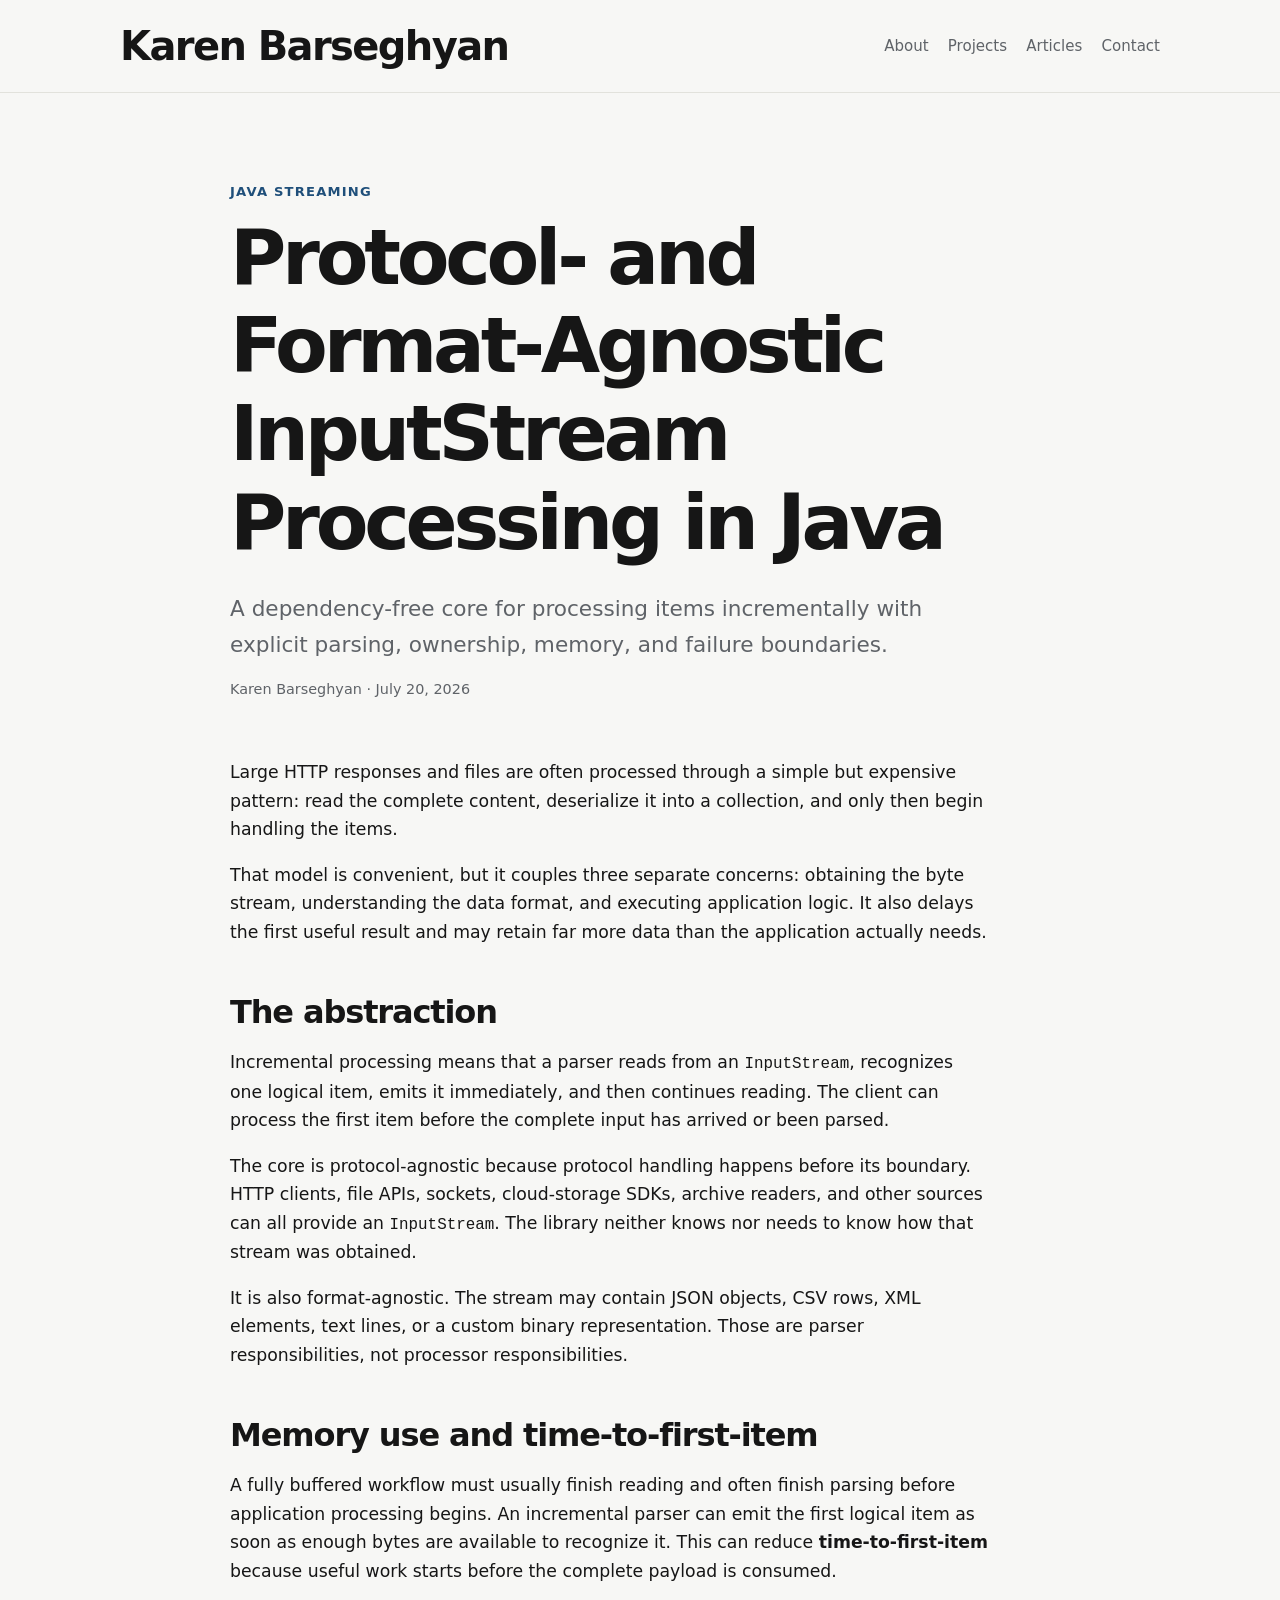
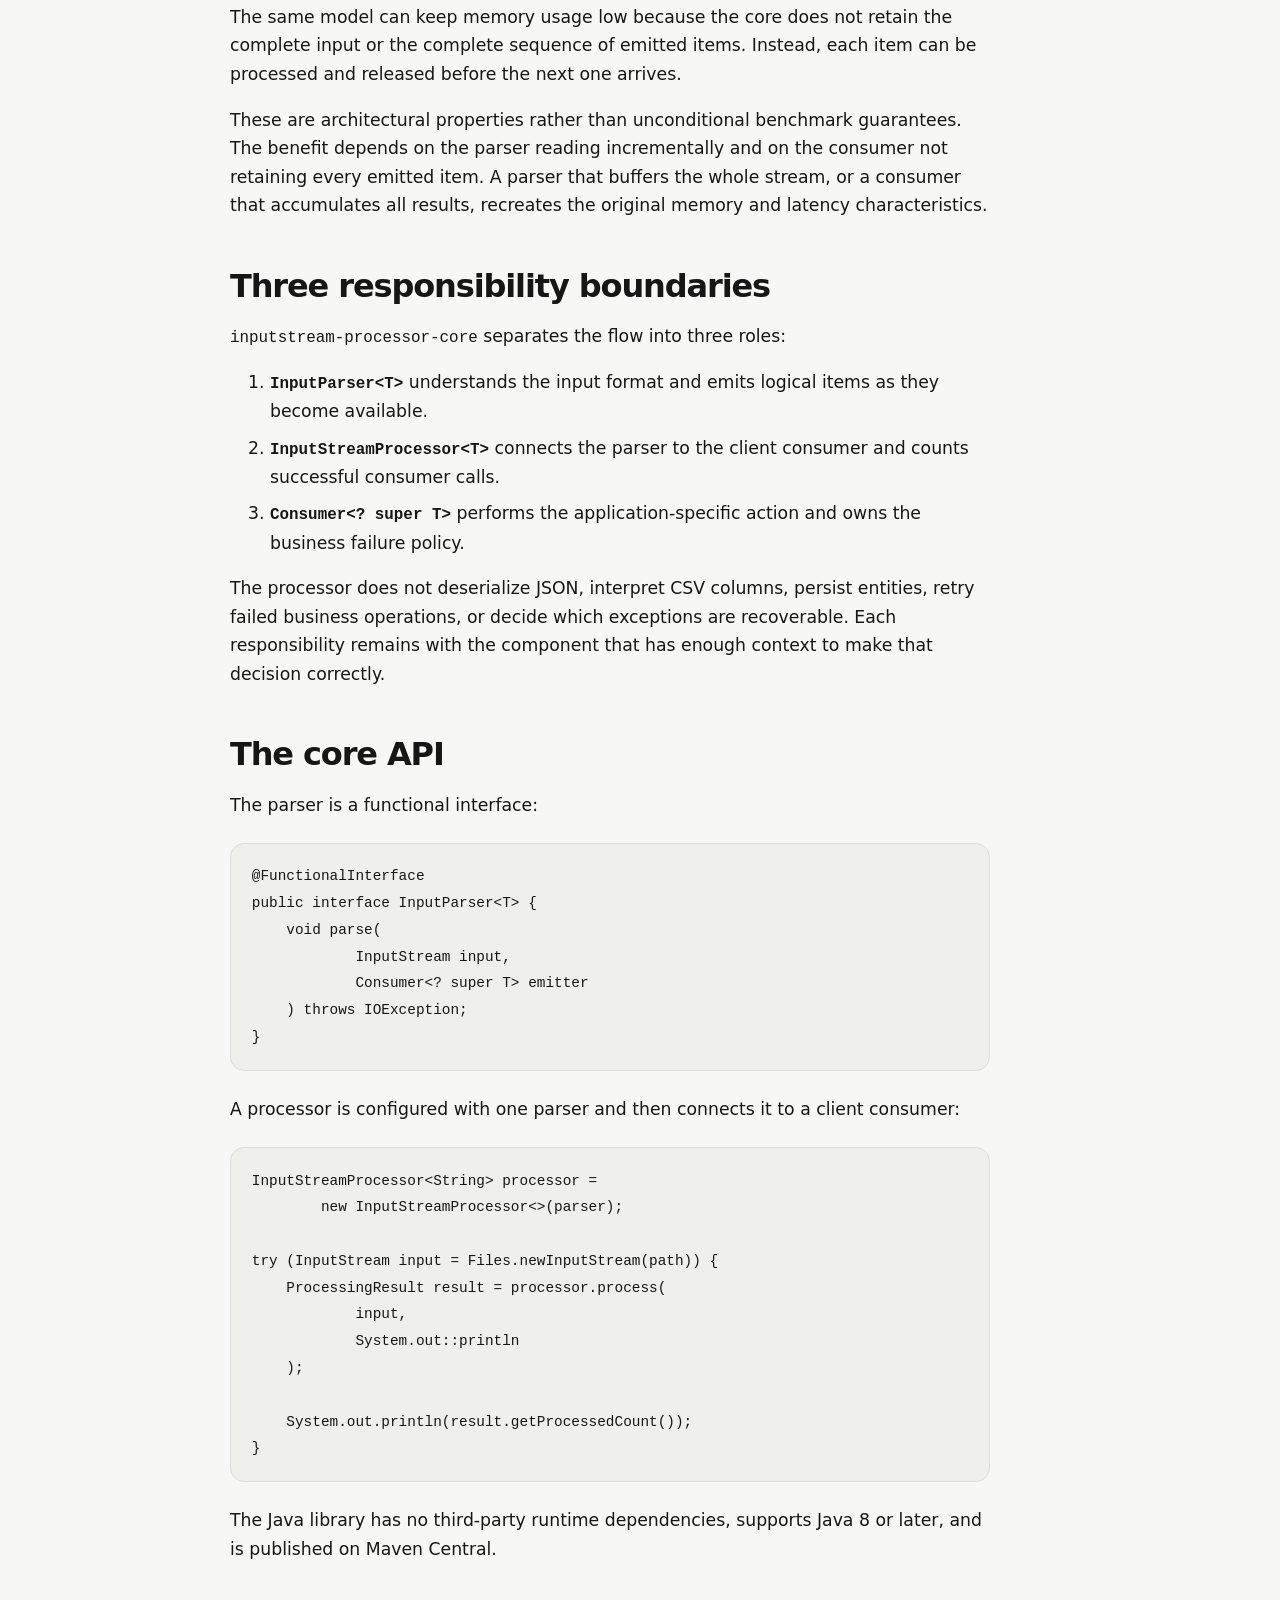
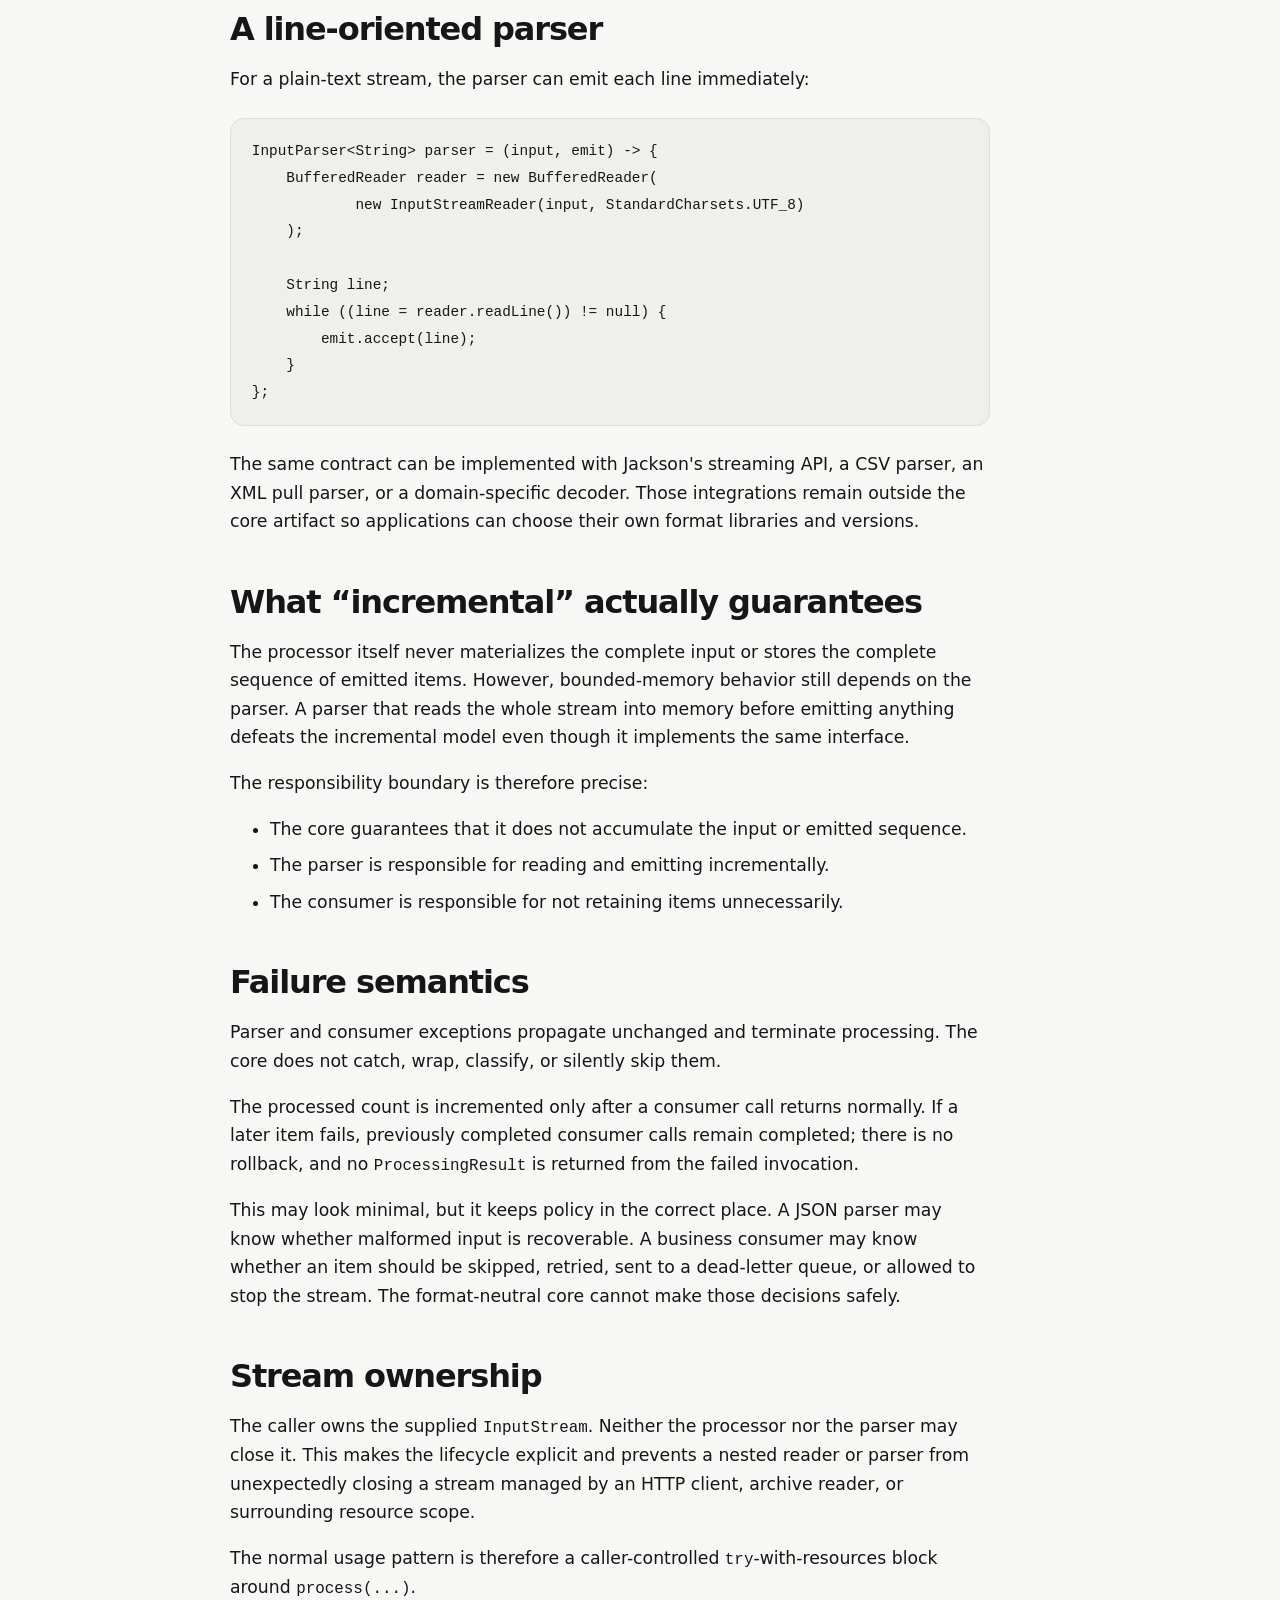
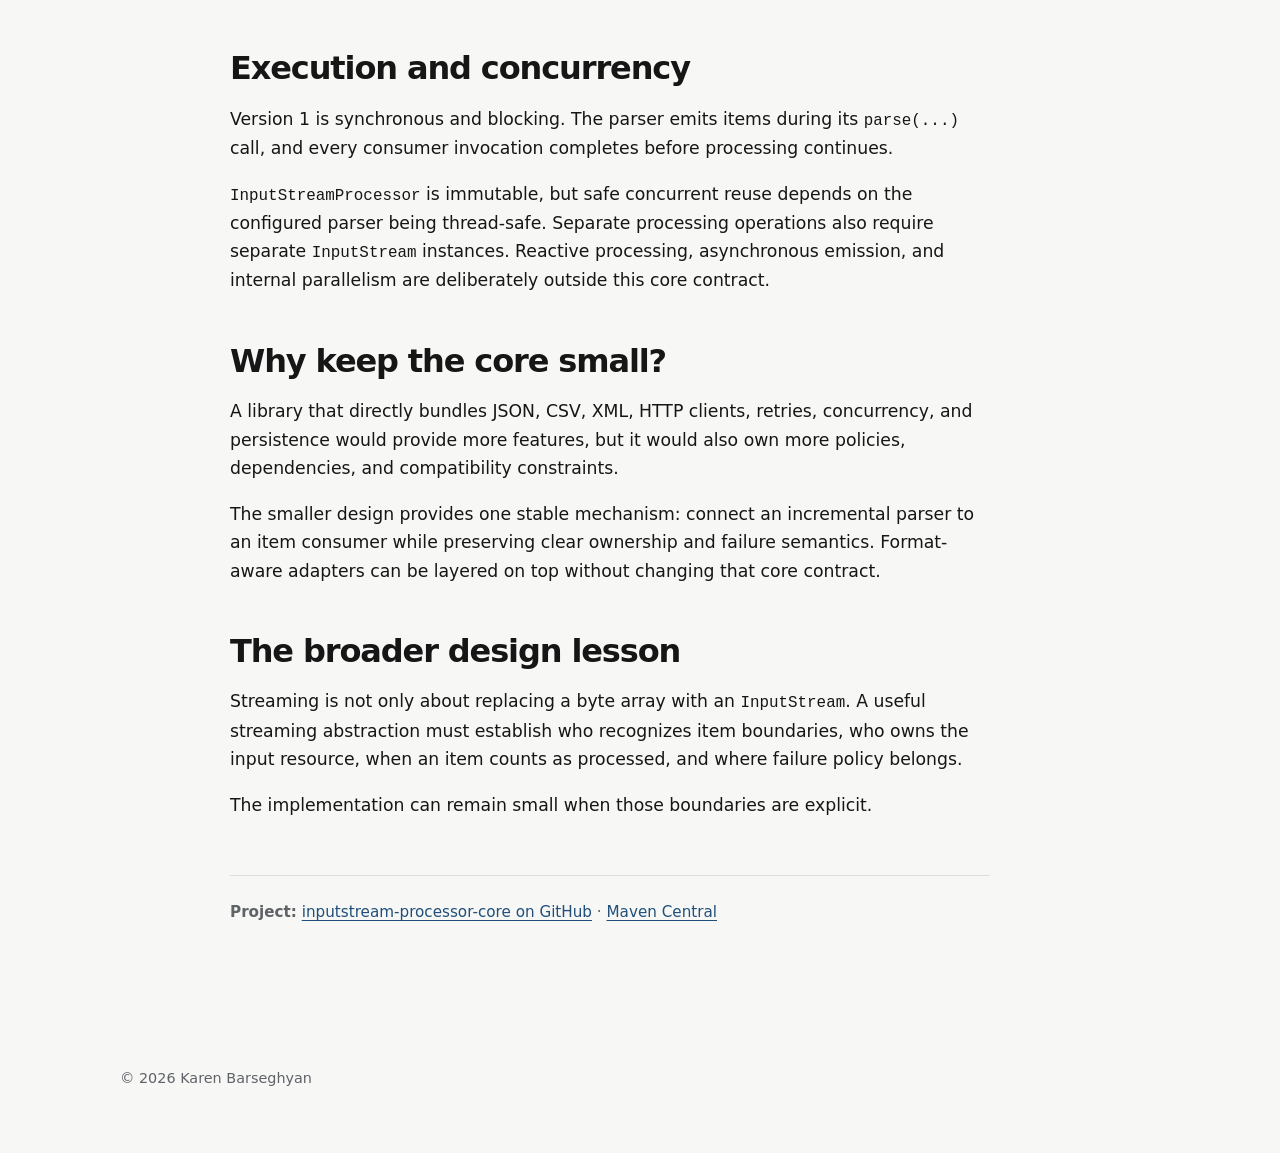
==== commit f60ebe74: "Refine portfolio links" ====
--- a/articles/incremental-inputstream-processing.html
+++ b/articles/incremental-inputstream-processing.html
@@ -272,9 +272,6 @@
           <a href="https://central.sonatype.com/artifact/io.github.j-util/inputstream-processor-core">Maven Central</a>
         </p>
 
-        <p class="article-origin">
-          <a href="https://www.linkedin.com/posts/karenbarseghyan_incremental-inputstream-processing-in-java-share-7484993588972511233-l9fW/?utm_source=share&amp;utm_medium=member_desktop&amp;rcm=ACoAAAa-OIIB1QdCDl6TmmKfLZCe9K5zQ2ydsH4">LinkedIn post</a>
-        </p>
       </div>
     </article>
   </main>
--- a/styles.css
+++ b/styles.css
@@ -204,11 +204,53 @@
 
 .card p { color: var(--muted); }
 
+.card-with-icon-links {
+  display: flex;
+  flex-direction: column;
+}
+
 .card-links {
   display: flex;
   gap: 1rem;
   margin-top: 1.2rem;
   font-weight: 650;
+}
+
+.card-links-icons {
+  gap: 0.65rem;
+  margin-top: auto;
+  padding-top: 1.2rem;
+}
+
+.card-icon-link {
+  display: inline-flex;
+  width: 40px;
+  height: 40px;
+  align-items: center;
+  justify-content: center;
+  border: 1px solid var(--border);
+  border-radius: 10px;
+  background: var(--surface);
+  text-decoration: none;
+  transition: border-color 160ms ease, transform 160ms ease;
+}
+
+.card-icon-link:hover {
+  border-color: var(--accent);
+  transform: translateY(-1px);
+}
+
+.card-icon-link:focus-visible {
+  outline: 3px solid rgba(31, 79, 122, 0.25);
+  outline-offset: 3px;
+}
+
+.card-link-icon {
+  display: block;
+  width: 24px;
+  height: 24px;
+  flex: 0 0 24px;
+  object-fit: contain;
 }
 
 .article-list {
@@ -302,7 +344,7 @@
   align-items: center;
   gap: 0.7rem;
   min-width: 0;
-  padding: 0.9rem 1rem;
+  padding: 0.55rem 0.9rem;
   border: 1px solid var(--border);
   border-radius: 14px;
   background: var(--surface);
@@ -322,13 +364,23 @@
 }
 
 .contact-icon {
-  width: 18px;
-  height: 18px;
-  flex: 0 0 18px;
+  width: 24px;
+  height: 24px;
+  flex: 0 0 24px;
   fill: var(--accent);
 }
 
-.contact-link span { min-width: 0; }
+.contact-icon-email,
+.contact-icon-linkedin {
+  width: 38px;
+  height: 38px;
+  flex-basis: 38px;
+}
+
+.contact-link span {
+  min-width: 0;
+  line-height: 1.35;
+}
 .contact-link strong,
 .contact-link small { display: block; }
 .contact-link strong { font-size: 0.95rem; }
